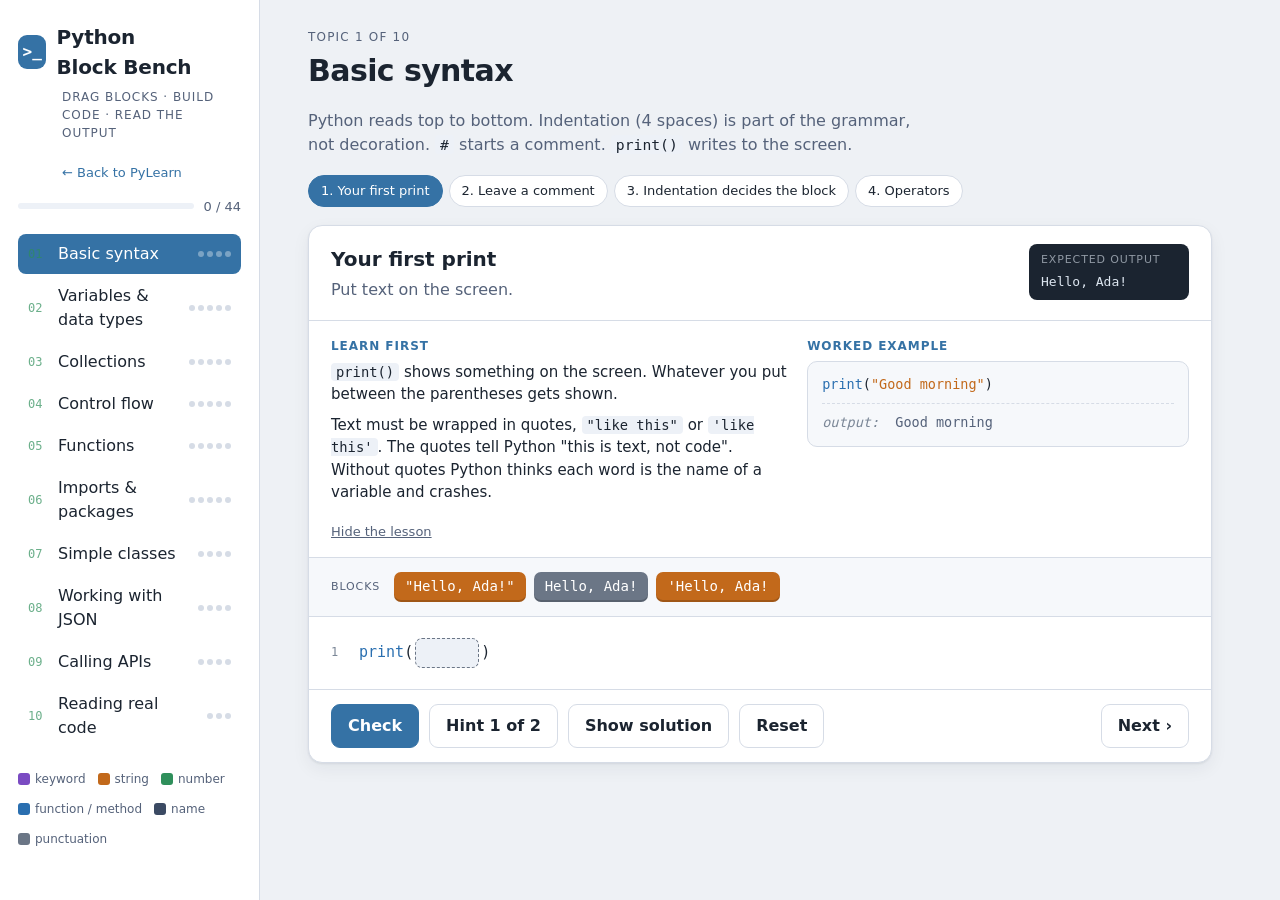
==== docs/blocks/index.html @ 04ed9cfb "Add Python Block Bench: 44 drag-and-drop syntax puzzles at /blocks/ Standalone page linked from the " ====
<!doctype html>
<html lang="en">
<head>
<meta charset="utf-8">
<meta name="viewport" content="width=device-width, initial-scale=1">
<meta name="color-scheme" content="light dark">
<meta name="description" content="Python Block Bench: 44 drag-and-drop puzzles covering syntax, types, f-strings, collections, control flow, functions, imports, classes, JSON and API calls.">
<title>Python Block Bench · PyLearn</title>
<link rel="icon" href="/pytor.webp">
</head>
<body>

<style>
:root{
  --bg:#EEF1F5; --panel:#FFFFFF; --panel2:#F6F8FB; --ink:#1B2430; --ink2:#55627A; --line:#D6DCE6;
  --accent:#3572A5; --accent-ink:#FFFFFF; --ok:#2E8B57; --ok-bg:#E4F4EA; --bad:#B4432F; --bad-bg:#FBE9E5;
  --kw:#7A4BC2; --str:#C2691B; --num:#2F8F5B; --fn:#2A6FB0; --punc:#6B7686; --name:#3B4A63; --cmt:#7B8797;
  --slot:#EDF1F7; --slot-hover:#DCE7F5; --term:#1B2430; --term-ink:#DDE6F0;
  --shadow:0 1px 2px rgba(20,30,50,.08),0 6px 18px rgba(20,30,50,.06);
}
@media (prefers-color-scheme: dark){
  :root:not([data-theme="light"]){
    --bg:#12161C; --panel:#1B2129; --panel2:#222A34; --ink:#E6EBF2; --ink2:#9AA7B8; --line:#2E3946;
    --accent:#6FA8DC; --accent-ink:#0F1620; --ok:#5CC48A; --ok-bg:#1B3327; --bad:#E58A78; --bad-bg:#3A231E;
    --kw:#B892F0; --str:#F0A86A; --num:#7DD3A0; --fn:#7FB6EC; --punc:#94A0B2; --name:#C9D3E0; --cmt:#7B8797;
    --slot:#28313D; --slot-hover:#34445A; --term:#0C1016; --term-ink:#DDE6F0;
    --shadow:0 1px 2px rgba(0,0,0,.4),0 6px 18px rgba(0,0,0,.35);
  }
}
:root[data-theme="dark"]{
  --bg:#12161C; --panel:#1B2129; --panel2:#222A34; --ink:#E6EBF2; --ink2:#9AA7B8; --line:#2E3946;
  --accent:#6FA8DC; --accent-ink:#0F1620; --ok:#5CC48A; --ok-bg:#1B3327; --bad:#E58A78; --bad-bg:#3A231E;
  --kw:#B892F0; --str:#F0A86A; --num:#7DD3A0; --fn:#7FB6EC; --punc:#94A0B2; --name:#C9D3E0; --cmt:#7B8797;
  --slot:#28313D; --slot-hover:#34445A; --term:#0C1016; --term-ink:#DDE6F0;
  --shadow:0 1px 2px rgba(0,0,0,.4),0 6px 18px rgba(0,0,0,.35);
}
*{box-sizing:border-box}
.back{display:inline-block;font-size:13px;color:var(--accent);text-decoration:none;margin:0 0 14px 44px}
.back:hover{text-decoration:underline}
@media (max-width:860px){.back{margin:0 0 8px}}
body{background:var(--bg);color:var(--ink);font-family:system-ui,-apple-system,"Segoe UI",Roboto,sans-serif;font-size:16px;line-height:1.5;margin:0}
h1,h2,h3{font-family:system-ui,-apple-system,"Segoe UI",Roboto,sans-serif;text-wrap:balance;margin:0}
code,.mono{font-family:ui-monospace,"Cascadia Code",Menlo,Consolas,monospace}
button{font:inherit;cursor:pointer}
:focus-visible{outline:2px solid var(--accent);outline-offset:2px}

.app{display:grid;grid-template-columns:260px 1fr;min-height:100vh}

.side{background:var(--panel);border-right:1px solid var(--line);padding:22px 18px;position:sticky;top:0;height:100vh;overflow:auto}
.brand{display:flex;align-items:center;gap:10px;margin-bottom:6px}
.logo{width:34px;height:34px;border-radius:9px;background:var(--accent);color:var(--accent-ink);display:grid;place-items:center;font-family:ui-monospace,"Cascadia Code",Menlo,Consolas,monospace;font-weight:600}
.brand h1{font-size:20px;font-weight:700;letter-spacing:-.01em}
.tag{font-size:12px;color:var(--ink2);text-transform:uppercase;letter-spacing:.08em;margin:0 0 18px 44px}
.total{display:flex;align-items:center;gap:10px;font-size:13px;color:var(--ink2);margin-bottom:18px}
.bar{flex:1;height:6px;background:var(--slot);border-radius:3px;overflow:hidden}
.bar i{display:block;height:100%;background:var(--ok);width:0;transition:width .3s}
.nav{display:flex;flex-direction:column;gap:2px}
.nav button{display:grid;grid-template-columns:22px 1fr auto;gap:8px;align-items:center;text-align:left;border:0;background:transparent;color:var(--ink);padding:8px 10px;border-radius:8px}
.nav button:hover{background:var(--panel2)}
.nav button.active{background:var(--accent);color:var(--accent-ink)}
.nav .n{font-family:ui-monospace,"Cascadia Code",Menlo,Consolas,monospace;font-size:12px;opacity:.7}
.nav .dots{display:flex;gap:3px}
.nav .dots i{width:6px;height:6px;border-radius:50%;background:var(--line);display:block}
.nav .dots i.done{background:var(--ok)}
.nav button.active .dots i{background:rgba(255,255,255,.35)}
.nav button.active .dots i.done{background:#fff}

.main{padding:28px clamp(16px,4vw,48px) 60px;max-width:1000px}
.sec-head{margin-bottom:18px}
.eyebrow{font-size:12px;text-transform:uppercase;letter-spacing:.1em;color:var(--ink2)}
.sec-head h2{font-size:30px;font-weight:700;letter-spacing:-.02em;margin:2px 0 8px}
.intro{color:var(--ink2);max-width:62ch}
.intro code{background:var(--slot);padding:1px 5px;border-radius:4px;font-size:.92em;color:var(--ink)}

.exlist{display:flex;gap:6px;flex-wrap:wrap;margin:16px 0 18px}
.exlist button{border:1px solid var(--line);background:var(--panel);color:var(--ink);border-radius:999px;padding:5px 12px;font-size:13px}
.exlist button.active{border-color:var(--accent);background:var(--accent);color:var(--accent-ink)}
.exlist button.done::before{content:"✓ ";color:var(--ok)}
.exlist button.active.done::before{color:var(--accent-ink)}

.card{background:var(--panel);border:1px solid var(--line);border-radius:14px;box-shadow:var(--shadow);overflow:hidden}
.goal{padding:18px 22px;border-bottom:1px solid var(--line);display:grid;grid-template-columns:1fr auto;gap:16px;align-items:start}
.goal h3{font-size:20px;font-weight:700}
.goal p{margin:4px 0 0;color:var(--ink2);max-width:62ch}
.want{background:var(--term);color:var(--term-ink);border-radius:8px;padding:8px 12px;font-size:13px;white-space:pre;min-width:160px}
.want b{display:block;font-family:system-ui,-apple-system,"Segoe UI",Roboto,sans-serif;font-weight:400;font-size:11px;text-transform:uppercase;letter-spacing:.08em;opacity:.6;margin-bottom:4px}
@media (max-width:640px){.goal{grid-template-columns:1fr}}

.teach{padding:16px 22px;border-bottom:1px solid var(--line);display:grid;grid-template-columns:1.2fr 1fr;gap:18px;background:var(--panel)}
@media (max-width:760px){.teach{grid-template-columns:1fr}}
.teach h4{margin:0 0 6px;font-size:12px;text-transform:uppercase;letter-spacing:.08em;color:var(--accent)}
.teach p{margin:0 0 8px;font-size:15px;max-width:60ch}
.teach p:last-child{margin-bottom:0}
.teach code{background:var(--slot);padding:1px 5px;border-radius:4px;font-size:.92em}
.teach .example{background:var(--panel2);border:1px solid var(--line);border-radius:10px;padding:12px 14px;font-family:ui-monospace,"Cascadia Code",Menlo,Consolas,monospace;font-size:13.5px;white-space:pre;overflow-x:auto;line-height:1.6}
.teach .example .outl{border-top:1px dashed var(--line);margin-top:8px;padding-top:8px;color:var(--ink2)}
.teach .example .outl::before{content:"output:  ";color:var(--cmt);font-style:italic}
.teach.collapsed .body{display:none}
.teach .toggle{border:0;background:transparent;color:var(--ink2);font-size:13px;padding:0;text-decoration:underline;justify-self:start}
.palette{padding:14px 22px;background:var(--panel2);border-bottom:1px solid var(--line);display:flex;flex-wrap:wrap;gap:8px;min-height:58px;align-items:center}
.palette .lbl{font-size:11px;text-transform:uppercase;letter-spacing:.08em;color:var(--ink2);margin-right:6px}
.chip{font-family:ui-monospace,"Cascadia Code",Menlo,Consolas,monospace;font-size:14px;padding:5px 11px;border-radius:7px;color:#fff;border:0;cursor:grab;user-select:none;box-shadow:inset 0 -2px 0 rgba(0,0,0,.18);white-space:pre;line-height:1.4}
.chip:active{cursor:grabbing}
.chip.sel{outline:3px solid var(--ink);outline-offset:1px}
.chip.kw{background:var(--kw)} .chip.str{background:var(--str)} .chip.num{background:var(--num)}
.chip.fn{background:var(--fn)} .chip.punc{background:var(--punc)} .chip.name{background:var(--name)}
.chip.lab{background:var(--panel);color:var(--ink);border:1.5px solid var(--accent);font-family:system-ui,-apple-system,"Segoe UI",Roboto,sans-serif;font-size:13px;box-shadow:none}
.palette.empty::after{content:"All blocks placed. Press Check.";font-size:13px;color:var(--ink2)}

.canvas{padding:18px 22px;overflow-x:auto}
.codeline{font-family:ui-monospace,"Cascadia Code",Menlo,Consolas,monospace;font-size:15px;line-height:2.1;white-space:pre;display:flex;align-items:center;min-height:36px}
.codeline .ln{width:28px;color:var(--cmt);font-size:12px;user-select:none;flex:none}
.k{color:var(--kw);font-weight:600}.s{color:var(--str)}.n{color:var(--num)}.f{color:var(--fn)}.c{color:var(--cmt);font-style:italic}
.slot{display:inline-flex;align-items:center;min-width:64px;height:30px;padding:0 6px;border-radius:7px;background:var(--slot);border:1.5px dashed var(--punc);vertical-align:middle;margin:0 2px}
.slot.over{background:var(--slot-hover);border-style:solid;border-color:var(--accent)}
.slot.filled{border:0;padding:0;background:transparent}
.slot.filled .chip{cursor:pointer}
.slot.right .chip{outline:2px solid var(--ok)}
.slot.wrong .chip{outline:2px solid var(--bad)}
.lspan{display:inline-flex;flex-direction:column;align-items:center;vertical-align:bottom;margin:0 2px}
.lspan .code{padding:0 3px;border-bottom:2px dashed var(--punc);border-radius:2px}
.lspan .slot{min-width:110px;height:26px;font-size:12px;margin-top:2px}
.lspan .chip.lab{padding:2px 8px;font-size:12px}
.lspan.right .code{border-bottom-color:var(--ok);background:var(--ok-bg)}
.lspan.wrong .code{border-bottom-color:var(--bad);background:var(--bad-bg)}
.lcode .codeline{line-height:1.6;align-items:flex-end;min-height:60px}

.plines{display:flex;flex-direction:column;gap:6px}
.pline{display:grid;grid-template-columns:auto 1fr auto;gap:10px;align-items:center;background:var(--panel2);border:1px solid var(--line);border-radius:9px;padding:4px 8px 4px 4px;cursor:grab}
.pline.over{border-color:var(--accent);border-style:dashed}
.pline .grip{color:var(--punc);padding:0 6px;user-select:none}
.pline .code{font-family:ui-monospace,"Cascadia Code",Menlo,Consolas,monospace;font-size:15px;white-space:pre}
.pline .code .ind{display:inline-block;background:repeating-linear-gradient(90deg,transparent 0 30px,var(--line) 30px 31px);border-radius:3px;height:1.4em;vertical-align:middle}
.pline .ctl{display:flex;gap:2px}
.pline .ctl button{border:1px solid var(--line);background:var(--panel);color:var(--ink);width:30px;height:28px;border-radius:6px;font-size:13px}
.pline.right{border-color:var(--ok);background:var(--ok-bg)}
.pline.wrong{border-color:var(--bad);background:var(--bad-bg)}

.actions{display:flex;gap:10px;align-items:center;padding:14px 22px;border-top:1px solid var(--line);flex-wrap:wrap}
.btn{border:1px solid var(--line);background:var(--panel);color:var(--ink);padding:9px 16px;border-radius:9px;font-weight:700}
.btn.primary{background:var(--accent);color:var(--accent-ink);border-color:var(--accent)}
.btn.next{margin-left:auto}
.fb{padding:0 22px 18px;display:none}
.fb.show{display:block}
.msg{border-radius:10px;padding:12px 14px;font-weight:700}
.msg.ok{background:var(--ok-bg);color:var(--ok)}
.msg.bad{background:var(--bad-bg);color:var(--bad)}
.why{margin-top:12px;display:grid;grid-template-columns:1fr 1fr;gap:12px}
@media (max-width:700px){.why{grid-template-columns:1fr}}
.why .box{background:var(--panel2);border:1px solid var(--line);border-radius:10px;padding:12px 14px}
.why .box h4{margin:0 0 6px;font-size:12px;text-transform:uppercase;letter-spacing:.08em;color:var(--ink2)}
.why .box p{margin:0;font-size:15px}
.why .box code{background:var(--slot);padding:1px 5px;border-radius:4px;font-size:.92em}
.term{background:var(--term);color:var(--term-ink);border-radius:10px;padding:12px 14px;font-family:ui-monospace,"Cascadia Code",Menlo,Consolas,monospace;font-size:14px;white-space:pre-wrap}
.term::before{content:"$ python main.py\A";color:#7B8797}
.hint{color:var(--ink2);font-size:14px;padding:0 22px 16px;display:none}
.hint.show{display:block}
.hint p{margin:4px 0;padding:8px 12px;background:var(--panel2);border-left:3px solid var(--accent);border-radius:0 8px 8px 0;color:var(--ink)}
.legend{display:flex;gap:12px;flex-wrap:wrap;margin-top:22px;font-size:12px;color:var(--ink2)}
.legend span{display:inline-flex;align-items:center;gap:5px}
.legend i{width:12px;height:12px;border-radius:3px;display:inline-block}
@media (prefers-reduced-motion: reduce){*{transition:none !important}}
@media (max-width:860px){
  .app{grid-template-columns:1fr}
  .side{position:static !important;height:auto !important;border-right:0;border-bottom:1px solid var(--line);padding:14px 16px 10px}
  .tag,.legend{display:none}
  .brand{margin-bottom:8px}
  .total{margin-bottom:10px}
  .nav{flex-direction:row;overflow-x:auto;gap:6px;padding-bottom:6px;scrollbar-width:thin}
  .nav button{grid-template-columns:auto auto;flex:none;padding:6px 10px;border:1px solid var(--line);white-space:nowrap;font-size:13px}
  .nav button .n{display:none}
  .main{padding:16px 12px 48px}
  .sec-head h2{font-size:24px}
  .goal,.palette,.canvas,.actions,.teach{padding-left:14px;padding-right:14px}
  .codeline{font-size:14px}
  .btn{padding:9px 12px}
  .btn.next{margin-left:0}
}
@media (pointer:coarse){ .chip{padding:8px 13px;font-size:15px} .slot{min-height:36px;min-width:72px} .pline .ctl button{width:36px;height:34px} .lspan .slot{min-height:30px} }
.touchnote{display:none;font-size:12px;color:var(--ink2);width:100%}
@media (pointer:coarse){ .touchnote{display:block} }
.pline .code{overflow-x:auto;max-width:100%}
</style>

<div class="app">
  <aside class="side">
    <div class="brand"><div class="logo">&gt;_</div><h1>Python Block Bench</h1></div>
    <p class="tag">drag blocks · build code · read the output</p>
    <a class="back" href="/">← Back to PyLearn</a>
    <div class="total"><div class="bar"><i id="totalbar"></i></div><span id="totaltxt">0 / 0</span></div>
    <nav class="nav" id="nav"></nav>
    <div class="legend">
      <span><i style="background:var(--kw)"></i>keyword</span><span><i style="background:var(--str)"></i>string</span>
      <span><i style="background:var(--num)"></i>number</span><span><i style="background:var(--fn)"></i>function / method</span>
      <span><i style="background:var(--name)"></i>name</span><span><i style="background:var(--punc)"></i>punctuation</span>
    </div>
  </aside>
  <main class="main">
    <div class="sec-head" id="sechead"></div>
    <div class="exlist" id="exlist"></div>
    <div class="card" id="card"></div>
  </main>
</div>

<script>
// ---------- Exercise data ----------
// Types: fill (drag blocks into ___ gaps), order (drag lines into order, set indent), label (drag labels onto code parts)
const SECTIONS = [
{ id:'syntax', title:'Basic syntax', intro:'Python reads top to bottom. Indentation (4 spaces) is part of the grammar, not decoration. <code>#</code> starts a comment. <code>print()</code> writes to the screen.', ex:[
 { t:'fill', title:'Your first print', goal:'Put text on the screen.', out:'Hello, Ada!',
   teach:'<p><code>print()</code> shows something on the screen. Whatever you put between the parentheses gets shown.</p><p>Text must be wrapped in quotes, <code>"like this"</code> or <code>\'like this\'</code>. The quotes tell Python "this is text, not code". Without quotes Python thinks each word is the name of a variable and crashes.</p>',
   ex:['print("Good morning")', 'Good morning'],
   code:['print(___)'], ans:[['"Hello, Ada!"',"'Hello, Ada!'"]], extra:['Hello, Ada!',"'Hello, Ada!"],
   hints:['Look at the example: the text sits inside quotes. Which block has a quote at the start AND the end?','The block that starts with " and ends with " is the only one Python accepts as text.'],
   why:'<code>print</code> is a function. The thing inside the parentheses is its argument. Quotes make it a string; without quotes Python looks for a variable named Hello and fails.' },
 { t:'fill', title:'Leave a comment', goal:'Make line 1 a note for humans so Python skips it.', out:'Runs',
   teach:'<p>A comment is a note in the code that Python ignores. It starts with the hash sign <code>#</code> and runs to the end of the line. You use comments to explain what code does.</p><p>Other languages use <code>//</code> or <code>/* */</code>. Python uses only <code>#</code>.</p>',
   ex:['# this is ignored\nprint("only this runs")', 'only this runs'],
   code:['___ This line is for humans only','print("Runs")'], ans:[['#']], extra:['//','--','/*'],
   hints:['In the example, which symbol starts the ignored line?','The hash sign, #. The others belong to other languages.'],
   why:'Everything after <code>#</code> on a line is ignored. Other languages use <code>//</code>; Python does not.' },
 { t:'order', title:'Indentation decides the block', goal:'Order the lines so "Expensive" prints only when the condition is true, and "Done" always prints.', out:'Expensive\nDone',
   teach:'<p>A line ending in a colon <code>:</code> opens a block. The lines that belong to it are pushed in by 4 spaces. That push is called indentation, and in Python it is not optional: it is how Python knows which lines are inside.</p><p>When the indentation goes back to the left edge, the block is over.</p><p>In this puzzle, use the ▸ button to push a line in, ◂ to pull it back.</p>',
   ex:['age = 20\nif age >= 18:\n    print("adult")\nprint("checked")', 'adult\nchecked'],
   lines:[['price = 120',0],['if price > 100:',0],['print("Expensive")',1],['print("Done")',0]],
   hints:['The variable must be created first. Then the if line with the colon. Which one line belongs inside the if?','Order: price, if, print("Expensive") pushed in once, print("Done") at the left edge.'],
   why:'The line indented under <code>if</code> belongs to it. The un-indented <code>print("Done")</code> is outside the if, so it always runs.' },
 { t:'fill', title:'Operators', goal:'Pick the operator that gives each result.', out:'3\n1\n8',
   teach:'<p>Python does maths with operators. The usual four: <code>+ - * /</code>. Three less familiar ones matter too:</p><p><code>//</code> divides and throws away the decimal part (7 // 2 is 3).<br><code>%</code> gives the remainder after division (7 % 2 is 1, because 2 fits three times with 1 left).<br><code>**</code> is "to the power of" (2 ** 3 is 2×2×2 = 8).</p>',
   ex:['print(9 / 2)\nprint(9 // 2)\nprint(9 % 2)\nprint(3 ** 2)', '4.5\n4\n1\n9'],
   code:['print(7 ___ 2)   # 3','print(7 ___ 2)   # 1','print(2 ___ 3)   # 8'], ans:[['//'],['%'],['**']], extra:['/','*','+'],
   hints:['Line 1 wants 3 from 7 and 2: that is division without the decimal. Line 2 wants the leftover. Line 3 wants a power.','Line 1: //. Line 2: %. Line 3: **.'],
   why:'<code>7 // 2</code> drops the decimal (3). <code>7 % 2</code> gives what is left over (1). <code>2 ** 3</code> is 2 to the power 3 (8). Plain <code>/</code> would give 3.5.' },
]},
{ id:'vars', title:'Variables & data types', intro:'A variable is a name pointing at a value. <code>=</code> assigns. Every value has a type: <code>str</code> text, <code>int</code> whole number, <code>float</code> decimal, <code>bool</code> True/False, <code>None</code> nothing. f-strings put values inside text.', ex:[
 { t:'fill', title:'Assign and inspect', goal:'Store a value under a name, then ask Python what type it is.', out:"<class 'int'>",
   teach:'<p>A variable is a name that holds a value. You create one with a single equals sign: <code>name = value</code>. Read it as "name becomes value".</p><p>Every value has a type. <code>type(x)</code> is a function that tells you the type of x. A whole number is an <code>int</code>.</p><p>Careful: <code>==</code> (two signs) means "is equal to?", a question. <code>=</code> (one sign) stores.</p>',
   ex:['city = "Bergen"\nprint(type(city))', "<class 'str'>"],
   code:['points ___ 42','print(___(points))'], ans:[['='],['type']], extra:['==','str','print'],
   hints:['Storing a value uses one equals sign. The function that reports a type is named in the example.','Line 1: =. Line 2: type.'],
   why:'One <code>=</code> assigns. Two <code>==</code> compares. <code>type()</code> returns the class of a value.' },
 { t:'fill', title:'Five types', goal:'Give each variable a value of the type written in the comment after it.', out:"MNQ 20 20.25 True None",
   teach:'<p>The five basic types:</p><p><code>str</code> text, always in quotes: <code>"MNQ"</code>. Note <code>"20"</code> in quotes is text, not a number.<br><code>int</code> whole number, no quotes: <code>20</code>.<br><code>float</code> number with a decimal point: <code>20.25</code>.<br><code>bool</code> only two values, <code>True</code> or <code>False</code>, capital first letter.<br><code>None</code> means "no value here", capital N.</p>',
   ex:['a = "hi"     # str\nb = 3        # int\nc = 3.5      # float\nd = False    # bool\ne = None     # None\nprint(a, b, c, d, e)', 'hi 3 3.5 False None'],
   code:['symbol = ___     # str','qty = ___        # int','price = ___      # float','live = ___       # bool','fill = ___       # None','print(symbol, qty, price, live, fill)'],
   ans:[['"MNQ"'],['20'],['20.25'],['True'],['None']], extra:['"20"','true','null'],
   hints:['Quotes = str. No decimal point = int. Decimal point = float. Capital True = bool. None is spelled with capital N. The lowercase true and null are not Python.','"MNQ", 20, 20.25, True, None.'],
   why:'<code>"20"</code> in quotes is a string, not a number. Python spells booleans <code>True</code>/<code>False</code> with a capital, and nothing is <code>None</code>. JSON uses <code>true</code>/<code>null</code>; Python does not.' },
 { t:'fill', title:'Your first f-string', goal:'Build one sentence from two variables.', out:'MNQ trades at 20125.5',
   teach:'<p>An f-string is text with variables pasted into it. Put the letter <code>f</code> right before the opening quote, then write the variable name inside curly braces <code>{ }</code>.</p><p><code>f"Hello {name}"</code> becomes <code>Hello Ada</code> if name holds "Ada". Without the <code>f</code>, Python prints the braces literally: <code>Hello {name}</code>.</p>',
   ex:['city = "Oslo"\ntemp = 14\nprint(f"{city} is {temp} degrees")', 'Oslo is 14 degrees'],
   code:['symbol = "MNQ"','price = 20125.5','print(___"___ trades at ___")'], ans:[['f'],['{symbol}'],['{price}']], extra:['symbol','"price"','$'],
   hints:['The first gap is the single letter that goes before the quote. The other two gaps are variable names inside curly braces.','f, then {symbol}, then {price}.'],
   why:'<code>f"..."</code> is a formatted string. Anything inside <code>{ }</code> is Python code evaluated and pasted in as text. Without the <code>f</code>, the braces print literally.' },
 { t:'fill', title:'Format numbers inside f-strings', goal:'Show pnl with 2 decimals and wr as a percentage with 1 decimal.', out:'PnL: 1234.50 | Win rate: 62.3%',
   teach:'<p>Inside the braces you can add a colon and a format code to control how a number looks.</p><p><code>{x:.2f}</code> shows x with exactly 2 decimals (the f means fixed decimal).<br><code>{x:.1%}</code> multiplies by 100, adds a % sign, keeps 1 decimal.<br>The number after the dot is how many decimals you want.</p>',
   ex:['price = 3.14159\nshare = 0.5\nprint(f"{price:.1f} and {share:.0%}")', '3.1 and 50%'],
   code:['pnl = 1234.5','wr = 0.6234','print(f"PnL: {pnl___} | Win rate: {wr___}")'], ans:[[':.2f'],[':.1%']], extra:[':.2%',':d',':.1f'],
   hints:['1234.50 has 2 decimals and no % sign. 62.3% has 1 decimal and a % sign.','pnl gets :.2f. wr gets :.1%.'],
   why:'<code>{pnl:.2f}</code> means fixed-point with 2 decimals. <code>{wr:.1%}</code> multiplies by 100, adds %, keeps 1 decimal. This is how you make reports readable.' },
 { t:'order', title:'Values flow downward', goal:'Each line uses the one above it. Put them in an order that runs.', out:'HI MATS',
   teach:'<p>Python runs lines top to bottom. A variable only exists after the line that creates it has run. So if line 3 uses <code>greeting</code>, the line that creates <code>greeting</code> must come earlier.</p><p><code>.upper()</code> is a method on text: <code>"abc".upper()</code> gives <code>"ABC"</code>.</p>',
   ex:['word = "go"\nloud = word.upper()\nprint(loud)', 'GO'],
   lines:[['name = "Ada"',0],['greeting = f"Hi {name}"',0],['shout = greeting.upper()',0],['print(shout)',0]],
   hints:['Which line needs nothing? That goes first. Then find the line that uses only what already exists.','name, greeting, shout, print. Nothing is indented.'],
   why:'A variable must exist before you use it. <code>greeting</code> needs <code>name</code>; <code>shout</code> needs <code>greeting</code>.' },
]},
{ id:'collections', title:'Collections', intro:'Lists <code>[]</code> are ordered and changeable. Dicts <code>{}</code> map keys to values. Tuples <code>()</code> are ordered but frozen. Sets <code>{}</code> hold unique items only. API responses are almost always dicts and lists nested together.', ex:[
 { t:'fill', title:'A list, and picking from it', goal:'Wrap the items in list brackets, then fetch the first one.', out:'MNQ',
   teach:'<p>A list holds several values in order. You write it with square brackets and commas: <code>[10, 20, 30]</code>.</p><p>You pick one item with its position in square brackets. Positions start at 0, not 1: <code>nums[0]</code> is the first item, <code>nums[1]</code> the second.</p>',
   ex:['colors = ["red", "green", "blue"]\nprint(colors[1])', 'green'],
   code:['symbols = ___"MNQ", "MGC", "MES"___','print(symbols[___])'], ans:[['['],[']'],['0']], extra:['(',')','1'],
   hints:['Lists use square brackets. The first item is at position zero.','[ and ] around the items, then 0 for the first item.'],
   why:'Square brackets make a list. <code>symbols[0]</code> is the first item because Python indexes from zero. <code>symbols[1]</code> would be MGC.' },
 { t:'fill', title:'A dictionary lookup', goal:'Look up a value by its key.', out:'MNQ',
   teach:'<p>A dictionary stores pairs: a key and its value, like a real dictionary maps a word to a meaning. You write it with curly braces: <code>{"key": value}</code>.</p><p>To get a value, put the key in square brackets: <code>d["key"]</code>. Keys are usually text, so they keep their quotes. <code>d[key]</code> without quotes would look for a variable called key.</p>',
   ex:['person = {"name": "Ola", "age": 30}\nprint(person["age"])', '30'],
   code:['trade = {"symbol": "MNQ", "qty": 2}','print(trade[___])'], ans:[['"symbol"']], extra:['symbol','0','"MNQ"'],
   hints:['You want the value MNQ. Which key is it stored under? Write the key exactly as it appears in the dict, quotes included.','"symbol", with quotes.'],
   why:'A dict has no positions, only keys. <code>trade["symbol"]</code> asks for the value stored under the string key.' },
 { t:'fill', title:'Tuple and set', goal:'Make point a tuple and tags a set.', out:'2',
   teach:'<p>A tuple is like a list but frozen: once made it cannot change. Round brackets: <code>(1, 2)</code>. Use it for fixed pairs like coordinates.</p><p>A set is a bag of unique items: duplicates vanish. Curly braces with no colons: <code>{"a", "b"}</code>. <code>len()</code> counts items in any collection.</p>',
   ex:['pair = (3, 4)\nletters = {"x", "y", "x"}\nprint(len(letters))', '2'],
   code:['point = ___1, 2___','tags = ___"a", "b", "a"___','print(len(tags))'], ans:[['('],[')'],['{'],['}']], extra:['[',']'],
   hints:['Tuples use round brackets, sets use curly braces. The output 2 shows the duplicate "a" was dropped, which only a set does.','( ) around 1, 2 and { } around the strings.'],
   why:'<code>(1, 2)</code> cannot be changed after creation. <code>{"a","b","a"}</code> keeps one "a", so <code>len</code> is 2.' },
 { t:'order', title:'Build a list step by step', goal:'Start empty, add two prices in order, print.', out:'[100, 105]',
   teach:'<p><code>[]</code> is an empty list. <code>mylist.append(x)</code> adds x to the end. The list must exist before you can append to it, and the order you append is the order you get.</p>',
   ex:['names = []\nnames.append("a")\nnames.append("b")\nprint(names)', "['a', 'b']"],
   lines:[['prices = []',0],['prices.append(100)',0],['prices.append(105)',0],['print(prices)',0]],
   hints:['Create the empty list first. The output shows 100 before 105, so which append comes first?','prices = [], append(100), append(105), print.'],
   why:'<code>.append()</code> adds to the end. Appending 100 then 105 gives <code>[100, 105]</code>.' },
 { t:'fill', title:'Loop over a dict', goal:'Walk through every key/value pair.', out:'symbol -> MNQ\nqty -> 2',
   teach:'<p>A <code>for</code> loop repeats its indented body once per item. To loop over a dictionary\'s pairs, call <code>.items()</code> on it. Each round gives you two names: the key and the value.</p><p><code>.keys()</code> would give only keys, <code>.values()</code> only values.</p>',
   ex:['ages = {"Ola": 30, "Kari": 28}\nfor name, age in ages.items():\n    print(name, age)', 'Ola 30\nKari 28'],
   code:['trade = {"symbol": "MNQ", "qty": 2}','for key, value in trade___():','    print(f"{key} -> {value}")'], ans:[['.items']], extra:['.keys','.values','.pairs'],
   hints:['The loop names two things, key and value. Which method gives both at once?','.items'],
   why:'<code>.items()</code> yields (key, value) pairs. This loop is how you inspect any API response.' },
]},
{ id:'flow', title:'Control flow', intro:'<code>if / elif / else</code> pick a branch. <code>for</code> repeats over a collection. <code>while</code> repeats until a condition turns false. <code>break</code> leaves the loop, <code>continue</code> skips to the next round.', ex:[
 { t:'fill', title:'Three branches', goal:'Complete the chain: if, else-if, else.', out:'Flat',
   teach:'<p><code>if</code> checks a condition. <code>elif</code> ("else if") checks another one only if the first was false. <code>else</code> catches everything left over and has no condition. Only one branch runs.</p>',
   ex:['temp = 5\nif temp > 20:\n    print("warm")\nelif temp > 0:\n    print("cool")\nelse:\n    print("freezing")', 'cool'],
   code:['pnl = 0','if pnl > 0:','    print("Green")','___ pnl == 0:','    print("Flat")','___:','    print("Red")'], ans:[['elif'],['else']], extra:['else if','elseif','then'],
   hints:['Python writes "else if" as one short word. The final catch-all has no condition.','elif, then else.'],
   why:'<code>elif</code> is Python\'s "else if". <code>else</code> takes no condition. Only the first true branch runs.' },
 { t:'order', title:'A for loop with a body', goal:'Print each symbol, then print done once.', out:'MNQ\nMGC\ndone',
   teach:'<p><code>for s in symbols:</code> runs the indented lines once for each item, with <code>s</code> holding the current item. A line at the left edge after the loop runs once, after the loop is finished.</p>',
   ex:['for n in [1, 2]:\n    print(n)\nprint("end")', '1\n2\nend'],
   lines:[['symbols = ["MNQ", "MGC"]',0],['for s in symbols:',0],['print(s)',1],['print("done")',0]],
   hints:['The list must exist before the loop. Only the line that repeats goes inside (indented).','symbols, for, print(s) indented once, print("done") at the edge.'],
   why:'The indented line runs once per item. The un-indented <code>print("done")</code> runs after the loop finishes.' },
 { t:'fill', title:'Count down with while', goal:'Loop while n is above zero, printing and shrinking n each round.', out:'3\n2\n1',
   teach:'<p><code>while condition:</code> repeats its body as long as the condition is true. Something inside must change the condition or the loop never ends.</p><p><code>n -= 1</code> is shorthand for <code>n = n - 1</code>. <code>n += 1</code> adds one.</p>',
   ex:['n = 0\nwhile n < 2:\n    print(n)\n    n += 1', '0\n1'],
   code:['n = 3','while n ___ 0:','    print(n)','    n ___ 1'], ans:[['>'],['-=']], extra:['<','=-','+='],
   hints:['n starts at 3 and must keep going while it is bigger than 0. Each round n must get smaller.','> and -=.'],
   why:'<code>while</code> re-checks the condition every round. <code>n -= 1</code> shrinks n. Forget it and the loop never ends.' },
 { t:'fill', title:'break and continue', goal:'Skip even numbers, stop once n passes 7.', out:'1\n3\n5\n7',
   teach:'<p>Two words control a loop from inside.</p><p><code>continue</code> skips the rest of this round and jumps to the next item.<br><code>break</code> stops the whole loop immediately.</p><p><code>range(10)</code> gives 0,1,2,...,9. <code>n % 2 == 0</code> is true for even numbers.</p>',
   ex:['for n in range(5):\n    if n == 1:\n        continue\n    if n == 3:\n        break\n    print(n)', '0\n2'],
   code:['for n in range(10):','    if n % 2 == 0:','        ___','    if n > 7:','        ___','    print(n)'], ans:[['continue'],['break']], extra:['pass','stop','skip'],
   hints:['Even numbers should be skipped, not stop the loop. Passing 7 should end everything.','continue for the even check, break for n > 7.'],
   why:'<code>continue</code> jumps to the next n without printing. <code>break</code> exits the whole loop at n = 9.' },
 { t:'order', title:'Nested indentation', goal:'An if inside a for. Two levels of indent.', out:'big: 150\nend',
   teach:'<p>Blocks can sit inside blocks. Each colon opens a new level, and each level is pushed in by 4 more spaces. An <code>if</code> inside a <code>for</code> is indented once; the line inside that <code>if</code> is indented twice.</p>',
   ex:['for x in [1, 5]:\n    if x > 3:\n        print("large")\nprint("done")', 'large\ndone'],
   lines:[['for p in [50, 150]:',0],['if p > 100:',1],['print(f"big: {p}")',2],['print("end")',0]],
   hints:['for at the edge. The if is inside the for (one push). The print is inside the if (two pushes). "end" is outside everything.','Indents: 0, 1, 2, 0 in that order.'],
   why:'Each colon opens a block, and each block indents one more level. <code>print("end")</code> at level 0 is outside both.' },
]},
{ id:'functions', title:'Functions', intro:'<code>def</code> defines a function. The names in the parentheses are <b>parameters</b> (placeholders). The values you pass when calling are <b>arguments</b>. <code>return</code> sends a value back to the caller.', ex:[
 { t:'fill', title:'Define, return, call', goal:'Write a function that takes a name and returns a greeting, then call it.', out:'Hi Ada',
   teach:'<p>A function is a named, reusable block of code. <code>def greet(name):</code> defines one called greet. The <code>name</code> in the parentheses is a <b>parameter</b>: a placeholder for whatever value comes in.</p><p><code>return</code> sends a result back out. Calling <code>greet("Ada")</code> runs the function with name = "Ada". That "Ada" is the <b>argument</b>: the real value you pass.</p><p>Parameter = the slot. Argument = what you put in the slot.</p>',
   ex:['def double(x):\n    return x * 2\n\nprint(double(21))', '42'],
   code:['___ greet(name):','    ___ f"Hi {name}"','print(greet(___))'], ans:[['def'],['return'],['"Ada"']], extra:['function','print','name'],
   hints:['Line 1 starts a definition. Line 2 sends the result out. Line 3 passes a real value in, and it is text.','def, return, "Ada" with quotes.'],
   why:'<code>name</code> is the parameter. <code>"Ada"</code> is the argument. <code>return</code> hands the result to <code>print</code>.' },
 { t:'label', title:'Name the parts', goal:'Drag each label onto the matching part of the code.',
   teach:'<p>Read the code below in two halves. The <code>def</code> line is the <b>definition</b>: its name, its parameters, and any default values (<code>pct=0.01</code> means "if nobody gives pct, use 0.01").</p><p>The last line is the <b>call</b>: the function name followed by arguments. <code>50000</code> is a positional argument (matched by position to balance). <code>pct=0.02</code> is a keyword argument (matched by name).</p>',
   ex:['def area(w, h=1):\n    return w * h\n\nprint(area(4, h=3))', '12'],
   code:'def [[fname|risk]]([[param|balance]], [[default|pct=0.01]]):\n    [[ret|return balance * pct]]\n\nloss = [[call|risk]]([[arg|50000]], [[kwarg|pct=0.02]])',
   labels:[{k:'fname',t:'function name'},{k:'param',t:'parameter'},{k:'default',t:'default argument'},{k:'ret',t:'return statement'},{k:'call',t:'function call'},{k:'arg',t:'positional argument'},{k:'kwarg',t:'keyword argument'}], extra:['import','method'],
   hints:['Things on the def line are about defining. Things on the loss = line are about calling. name=value in a call is a keyword argument.','Line 1: function name, parameter, default argument. Line 2: return statement. Line 4: function call, positional argument, keyword argument.'],
   why:'<code>balance</code> and <code>pct</code> are parameters. <code>50000</code> is passed by position, <code>pct=0.02</code> by keyword. The default is used only when the caller leaves pct out.' },
 { t:'fill', title:'Default arguments', goal:'Give risk a default of 0.01, call once with the default and once overriding it.', out:'500.0\n1000.0',
   teach:'<p>A parameter can have a default: <code>def f(a, b=5):</code>. Now <code>f(1)</code> uses b = 5, and <code>f(1, 9)</code> uses b = 9. Defaults make the common case short.</p><p>Do the maths: 50000 × 0.01 = 500.0.</p>',
   ex:['def total(price, tax=0.25):\n    return price * (1 + tax)\n\nprint(total(100))\nprint(total(100, 0.0))', '125.0\n100.0'],
   code:['def size(balance, risk=___):','    return balance * risk','print(size(50000))','print(size(50000, ___))'], ans:[['0.01'],['0.02']], extra:['0.1','1','risk'],
   hints:['50000 times what gives 500.0? That is the default. 50000 times what gives 1000.0? That is the override.','0.01 then 0.02.'],
   why:'<code>size(50000)</code> uses the default, 50000 × 0.01 = 500.0. <code>size(50000, 0.02)</code> overrides it.' },
 { t:'fill', title:'return, not print', goal:'Make add give its result back so total can hold it.', out:'5',
   teach:'<p><code>print</code> shows a value on screen and then it is gone. <code>return</code> hands the value back to whoever called the function, so it can be stored in a variable or used further.</p><p>A function with no return gives back <code>None</code>. So <code>total = add(2, 3)</code> only works if add returns.</p>',
   ex:['def square(n):\n    return n * n\n\nresult = square(4)\nprint(result + 1)', '17'],
   code:['def add(a, b):','    ___ a + b','total = add(2, 3)','print(total)'], ans:[['return']], extra:['print','yield','give'],
   hints:['Line 3 stores the result in total. For that to work, the function must send the value back, not just show it.','return'],
   why:'If the function only printed, <code>total</code> would be <code>None</code>. <code>return</code> makes a function usable as a value.' },
 { t:'order', title:'Define before you call', goal:'Python must have seen the def before the call runs.', out:'MNQ: 2 contracts',
   teach:'<p>The def and its indented body come first. The call comes after, at the left edge. Arguments fill parameters left to right: in <code>show("MNQ", 2)</code>, symbol becomes "MNQ" and qty becomes 2.</p>',
   ex:['def hello(who):\n    print(f"hello {who}")\n\nhello("world")', 'hello world'],
   lines:[['def show(symbol, qty):',0],['print(f"{symbol}: {qty} contracts")',1],['show("MNQ", 2)',0]],
   hints:['def first, its body pushed in, then the call at the edge.','def (0), print (1), show (0).'],
   why:'The body is indented under def. The call at level 0 comes after.' },
]},
{ id:'imports', title:'Imports & packages', intro:'<code>import x</code> loads a module; you then write <code>x.thing</code>. <code>from x import thing</code> loads just that name. <code>pip install</code> runs in the terminal, not in Python, and fetches packages that are not built in.', ex:[
 { t:'fill', title:'import a module', goal:'Load the math module, then use a function from it.', out:'4.0',
   teach:'<p>A module is a file of ready-made code. <code>import math</code> loads the built-in math module. After that you reach its contents with a dot: <code>math.sqrt(16)</code> means "the sqrt function inside math".</p>',
   ex:['import random\nprint(random.choice(["a", "a", "a"]))', 'a'],
   code:['___ math','print(math.___(16))'], ans:[['import'],['sqrt']], extra:['include','require','root'],
   hints:['The keyword that loads a module is in the example. sqrt is short for square root.','import, then sqrt.'],
   why:'After <code>import math</code> everything inside lives under the <code>math.</code> prefix.' },
 { t:'fill', title:'from ... import ...', goal:'Pull sqrt directly into your file so you can call it without the prefix.', out:'4.0',
   teach:'<p><code>from math import sqrt</code> copies just one name out of the module. Now you write <code>sqrt(16)</code> with no <code>math.</code> in front. The trade-off: <code>math.pi</code> is not available, because you never imported math itself.</p>',
   ex:['from random import choice\nprint(choice(["b"]))', 'b'],
   code:['from math ___ sqrt','print(___(16))'], ans:[['import'],['sqrt']], extra:['math.sqrt','get','load'],
   hints:['The pattern is from X import Y. After that, Y is used bare, no prefix.','import, then sqrt (not math.sqrt).'],
   why:'<code>from math import sqrt</code> copies one name. Now <code>sqrt(16)</code> works and <code>math.sqrt</code> would fail.' },
 { t:'fill', title:'Aliases', goal:'Give a long module a short nickname.', out:'2.3.0',
   teach:'<p><code>import pandas as pd</code> loads pandas but lets you call it <code>pd</code>. It only changes the name you type. You will see <code>as pd</code> and <code>as np</code> (numpy) in almost every data script.</p>',
   ex:['import datetime as dt\nprint(dt.date(2026, 9, 7).year)', '2026'],
   code:['import pandas ___ pd','print(pd.__version__)'], ans:[['as']], extra:['alias','=','->'],
   hints:['A two-letter keyword between the module and its nickname.','as'],
   why:'<code>as pd</code> is convention for pandas. It only changes the name you type.' },
 { t:'fill', title:'Installing a package', goal:'This is a terminal command, not Python. Install the requests library.', out:'Successfully installed requests-2.32.3',
   teach:'<p>Modules like math come with Python. Others, like requests or openai, must be downloaded first. The tool for that is <code>pip</code>, and you run it in the terminal, not inside a .py file:</p><p><code>pip install openai</code></p><p>After that, <code>import openai</code> works in your Python code.</p>',
   ex:['pip install numpy', 'Successfully installed numpy-2.1.0'],
   code:['___ install requests'], ans:[['pip']], extra:['import','python','apt'],
   hints:['The Python package installer, three letters, shown in the example.','pip'],
   why:'<code>pip</code> downloads packages from PyPI. Install name and import name usually match but not always.' },
 { t:'order', title:'Import, then use', goal:'Imports go at the top. Nothing can use json before it is imported.', out:'{"qty": 2}',
   teach:'<p>Convention and necessity agree: all imports go at the top of the file. A line that uses <code>json.dumps</code> will crash if the import has not run yet. <code>json.dumps(d)</code> turns a dict into JSON text.</p>',
   ex:['import math\nprint(math.floor(2.7))', '2'],
   lines:[['import json',0],['trade = {"qty": 2}',0],['text = json.dumps(trade)',0],['print(text)',0]],
   hints:['Import first. Then create the dict. Then convert it. Then print the converted text.','import, trade, text, print.'],
   why:'<code>json.dumps</code> turns a dict into a JSON string. The import must run first.' },
]},
{ id:'classes', title:'Simple classes', intro:'A class is a blueprint. An object is one thing built from it. <code>__init__</code> runs when you build one. <code>self</code> is the object itself. Methods are functions that live on the class.', ex:[
 { t:'fill', title:'Blueprint and constructor', goal:'Define a Bot class whose constructor stores the name on the object.', out:'Drift',
   teach:'<p>A class is a blueprint for objects. <code>class Bot:</code> starts one.</p><p>Inside, <code>def __init__(self, name):</code> is the constructor: the function that runs when you build an object with <code>Bot("Drift")</code>. Two underscores each side of init.</p><p><code>self</code> means "this particular object". <code>self.name = name</code> saves the incoming name onto the object, so later <code>bot.name</code> gives it back.</p>',
   ex:['class Dog:\n    def __init__(self, sound):\n        self.sound = sound\n\nrex = Dog("woof")\nprint(rex.sound)', 'woof'],
   code:['___ Bot:','    def ___(self, name):','        ___.name = name','','bot = Bot("Drift")','print(bot.name)'], ans:[['class'],['__init__'],['self']], extra:['def','init','this'],
   hints:['Line 1 opens a blueprint. Line 2 is the constructor with underscores. Line 3 stores onto "this object".','class, __init__, self.'],
   why:'<code>Bot("Drift")</code> calls <code>__init__</code> with self = the new object and name = "Drift".' },
 { t:'fill', title:'A method', goal:'Add a method that uses the stored name, then call it on the object.', out:'I am Drift',
   teach:'<p>A method is a function defined inside a class. Its first parameter is always <code>self</code>, so it can reach the object\'s data (<code>self.name</code>).</p><p>You call it with a dot on the object: <code>bot.hello()</code>. You do not pass self yourself; Python fills it in with bot.</p>',
   ex:['class Dog:\n    def __init__(self, sound):\n        self.sound = sound\n    def speak(self):\n        return self.sound * 2\n\nrex = Dog("woof")\nprint(rex.speak())', 'woofwoof'],
   code:['class Bot:','    def __init__(self, name):','        self.name = name','    def hello(___):','        return f"I am {self.name}"','','bot = Bot("Drift")','print(bot.___())'], ans:[['self'],['hello']], extra:['name','bot','this'],
   hints:['Every method starts with the same first parameter. The last line calls the method by its name after the dot.','self, then hello.'],
   why:'<code>bot.hello()</code> means "call hello with self = bot". That is why <code>self.name</code> knows which bot it is.' },
 { t:'label', title:'Name the parts', goal:'Drag each label onto the matching part.',
   teach:'<p>Vocabulary check. <b>class</b>: the blueprint keyword. <b>constructor</b>: <code>__init__</code>. <b>self</b>: the object being built. <b>attribute</b>: data stored on the object (<code>self.balance</code>). <b>object</b> (or instance): one thing built from the class, here <code>acct</code>. <b>attribute access</b>: reading data off an object with a dot.</p>',
   ex:['class Car:\n    def __init__(self, km):\n        self.km = km\n\nmine = Car(120000)\nprint(mine.km)', '120000'],
   code:'[[cls|class]] Account:\n    def [[init|__init__]]([[self|self]], balance):\n        [[attr|self.balance]] = balance\n\n[[obj|acct]] = Account(50000)\nprint([[mcall|acct.balance]])',
   labels:[{k:'cls',t:'class keyword'},{k:'init',t:'constructor'},{k:'self',t:'self'},{k:'attr',t:'attribute'},{k:'obj',t:'object (instance)'},{k:'mcall',t:'attribute access'}], extra:['parameter','import'],
   hints:['The name on the left of = after the class block is the object. Reading .balance off it is attribute access.','class keyword, constructor, self, attribute, object, attribute access, top to bottom.'],
   why:'<code>Account</code> is the class, <code>acct</code> is one object. In the OpenAI snippet, <code>client = OpenAI()</code> is exactly this.' },
 { t:'order', title:'Class, then object, then use', goal:'Order so the class exists before you build from it.', out:'MNQ',
   teach:'<p>Inside a class, the def is indented once and the def\'s body twice. After the class block ends (back at the left edge), you can build an object and read its attribute.</p>',
   ex:['class Cat:\n    def __init__(self, n):\n        self.n = n\n\nc = Cat(9)\nprint(c.n)', '9'],
   lines:[['class Trade:',0],['def __init__(self, symbol):',1],['self.symbol = symbol',2],['t = Trade("MNQ")',0],['print(t.symbol)',0]],
   hints:['class at the edge, def pushed in once, self.symbol pushed in twice, then the two using lines at the edge.','Indents 0, 1, 2, 0, 0.'],
   why:'The class body is indented once, the method body twice. Only after the class is complete can <code>Trade("MNQ")</code> build an object.' },
]},
{ id:'json', title:'Working with JSON', intro:'JSON is text that looks like Python dicts and lists. <code>json.loads</code> turns text into Python; <code>json.dumps</code> turns Python into text. The s means string. Spelling differs: JSON <code>true / false / null</code> is Python <code>True / False / None</code>.', ex:[
 { t:'fill', title:'Text to Python', goal:'Parse a JSON string into a dict, then read a field.', out:'2',
   teach:'<p>JSON is text. It looks like a Python dict but it is just characters in a string, so <code>raw["qty"]</code> would fail. <code>json.loads(raw)</code> (load string) reads the text and builds a real dict from it. After that, normal dict lookups work.</p>',
   ex:['import json\ntxt = \'{"a": 1}\'\nd = json.loads(txt)\nprint(d["a"])', '1'],
   code:['import json','raw = \'{"symbol": "MNQ", "qty": 2}\'','data = json.___(raw)','print(data[___])'], ans:[['loads'],['"qty"']], extra:['load','parse','qty'],
   hints:['load + s, because the input is a string. Then look up the key that holds 2, quotes included.','loads, then "qty".'],
   why:'<code>loads</code> = load string. <code>json.load</code> without the s reads from a file instead.' },
 { t:'fill', title:'Python to text', goal:'Turn a dict into a JSON string to send over the network.', out:'{"symbol": "MNQ", "qty": 2}',
   teach:'<p>The opposite direction: <code>json.dumps(d)</code> (dump to string) turns a dict into JSON text. You need this because networks carry text, not Python objects.</p>',
   ex:['import json\nd = {"b": True}\nprint(json.dumps(d))', '{"b": true}'],
   code:['import json','trade = {"symbol": "MNQ", "qty": 2}','text = json.___(trade)','print(text)'], ans:[['dumps']], extra:['dump','stringify','encode'],
   hints:['dump + s, the mirror of loads.','dumps'],
   why:'<code>dumps</code> = dump to string. The requests library can do this for you with <code>json=</code>.' },
 { t:'fill', title:'Spelling differences', goal:'Translate the JSON values into their Python equivalents.', out:"{'ok': True, 'error': None}",
   teach:'<p>JSON and Python spell three things differently:</p><p>JSON <code>true</code> is Python <code>True</code>.<br>JSON <code>false</code> is Python <code>False</code>.<br>JSON <code>null</code> is Python <code>None</code>.</p><p><code>json.loads</code> translates automatically. When API docs show <code>null</code>, expect <code>None</code> in your code.</p>',
   ex:['# JSON: {"done": false}\nd = {"done": False}\nprint(d)', "{'done': False}"],
   code:['# JSON:   {"ok": true, "error": null}','data = {"ok": ___, "error": ___}','print(data)'], ans:[['True'],['None']], extra:['true','null','Null','TRUE'],
   hints:['Python capitalises only the first letter, and it has no word null.','True, None.'],
   why:'<code>json.loads</code> does this translation for you.' },
 { t:'fill', title:'Dig into a nested response', goal:'Walk the path down to the text.', out:'Buy the dip.',
   teach:'<p>Real API responses nest: a dict holding a list holding dicts. You read them one step at a time, left to right.</p><p>Rule: after a dict, use a key in quotes <code>["choices"]</code>. After a list, use a position number <code>[0]</code>. Chain them: <code>d["a"][0]["b"]</code>.</p>',
   ex:['d = {"items": [{"id": 7}]}\nprint(d["items"][0]["id"])', '7'],
   code:['resp = {','  "choices": [','    {"message": {"role": "assistant", "content": "Buy the dip."}}','  ]','}','print(resp["choices"][___]["message"][___])'], ans:[['0'],['"content"']], extra:['1','"role"','content'],
   hints:['"choices" is a list, so the next step is a position. Then inside "message", which key holds the sentence?','0, then "content".'],
   why:'<code>resp["choices"]</code> is a list, so the next step is an index. Then key by key down to <code>"content"</code>.' },
]},
{ id:'apis', title:'Calling APIs', intro:'An API is a URL you send requests to. <code>requests.get</code> fetches, <code>requests.post</code> sends. Headers carry things like your API key. <code>r.json()</code> parses the response body into a dict. Status 200 means OK.', ex:[
 { t:'fill', title:'A GET request', goal:'Fetch a URL and check the status code.', out:'200',
   teach:'<p>An API is a web address that answers with data instead of a web page. The <code>requests</code> library talks to it. <code>requests.get(url)</code> fetches and returns a response object, usually named <code>r</code>.</p><p><code>r.status_code</code> is a number: 200 OK, 401 bad key, 404 wrong URL, 429 too many requests. It is an attribute, so no parentheses.</p>',
   ex:['import requests\nr = requests.get("https://example.com")\nprint(r.status_code)', '200'],
   code:['import requests','r = requests.___("https://api.example.com/price")','print(r.___)'], ans:[['get'],['status_code']], extra:['fetch','post','status'],
   hints:['Fetching is get. The number attribute has an underscore in its name and no parentheses.','get, then status_code.'],
   why:'<code>requests.get(url)</code> returns a Response object. <code>status_code</code> is an attribute.' },
 { t:'fill', title:'Headers and API keys', goal:'Put the key in an Authorization header and pass the dict to the request.', out:'200',
   teach:'<p>Most APIs need a key to prove who you are. It travels in the headers: a dict sent along with the request. The common form is <code>{"Authorization": "Bearer YOUR_KEY"}</code>, built with an f-string so the variable is pasted in.</p><p>You pass it as a keyword argument: <code>requests.get(url, headers=headers)</code>. Left of = is the parameter name, right of = is your variable. Same word twice is normal.</p>',
   ex:['token = "abc"\nh = {"Authorization": f"Bearer {token}"}\nr = requests.get(url, headers=h)', ''],
   code:['api_key = "sk-..."','headers = {"Authorization": f"Bearer {___}"}','r = requests.get(url, ___=headers)','print(r.status_code)'], ans:[['api_key'],['headers']], extra:['"api_key"','key','auth'],
   hints:['Inside the f-string braces goes the variable holding the key, no quotes. The keyword argument is named the same as the dict.','api_key, then headers.'],
   why:'<code>headers=headers</code> is a keyword argument: parameter name left, your variable right.' },
 { t:'fill', title:'POST JSON, read JSON', goal:'Send a payload as JSON and parse the JSON answer.', out:'Azure AI is a cloud platform for building AI apps.',
   teach:'<p>To send data, use <code>requests.post</code>. Pass your dict with <code>json=payload</code> and requests converts it to JSON text for you.</p><p>The answer body is JSON text. <code>r.json()</code> is a method (parentheses) that parses it into a dict, the same as json.loads.</p>',
   ex:['r = requests.post(url, json={"q": "hi"})\ndata = r.json()\nprint(data["answer"])', 'hello'],
   code:['payload = {"model": "some-model", "input": "Explain Azure AI in one sentence."}','r = requests.___(url, json=payload, headers=headers)','data = r.___()','print(data["output_text"])'], ans:[['post'],['json']], extra:['send','get','text','loads'],
   hints:['Sending data is post. The method that parses the body has the same name as the format.','post, then json.'],
   why:'<code>json=payload</code> makes requests serialise for you. <code>r.json()</code> parses the body.' },
 { t:'order', title:'The whole request flow', goal:'Import, build the URL and headers, send, parse, print.', out:'20125.5',
   teach:'<p>Every API script has the same skeleton: import, set up url and headers, send the request, parse the response, use the data. The order is forced: you cannot send before the url exists, or parse before sending.</p>',
   ex:['import requests\nu = "https://x.y/z"\nr = requests.get(u)\nd = r.json()\nprint(d["v"])', '1'],
   lines:[['import requests',0],['url = "https://api.example.com/quote/MNQ"',0],['headers = {"Authorization": "Bearer sk-..."}',0],['r = requests.get(url, headers=headers)',0],['data = r.json()',0],['print(data["last"])',0]],
   hints:['Import first. Then the two setup lines. Then the line that uses both. Then parse r. Then print from data.','import, url, headers, r =, data =, print.'],
   why:'This shape repeats in every API script. SDKs like openai wrap the same steps in a class.' },
]},
{ id:'reading', title:'Reading real code', intro:'The target snippet from your list. You do not need every detail, only what each piece is: an import, a variable holding an object, a method call with keyword arguments, and a return value you print.', ex:[
 { t:'label', title:'The OpenAI snippet', goal:'Label every part of the code you wanted to understand.',
   teach:'<p>Everything here you have now met.</p><p>Line 1: a <b>from-import</b> that loads the <b>class</b> OpenAI. Line 3: <code>OpenAI()</code> <b>builds an object</b> (like Bot("Drift")) and stores it in the <b>variable</b> client. Lines 5-8: <code>client.responses.create(...)</code> is a <b>method call</b> on that object with two <b>keyword arguments</b>; what it gives back is the <b>return value</b>, stored in response. Line 10: <code>print</code> is a <b>function call</b> showing the <b>attribute</b> output_text.</p>',
   ex:['from pathlib import Path\np = Path("notes.txt")\ntext = p.read_text(encoding="utf-8")\nprint(text)', '(file contents)'],
   code:'[[imp|from openai import]] [[cls|OpenAI]]\n\n[[var|client]] = [[ctor|OpenAI()]]\n\n[[ret|response]] = [[call|client.responses.create]](\n    [[kw1|model="some-model"]],\n    [[kw2|input="Explain Azure AI in one sentence."]]\n)\n\n[[prn|print]]([[attr|response.output_text]])',
   labels:[{k:'imp',t:'import statement'},{k:'cls',t:'class'},{k:'var',t:'variable (object)'},{k:'ctor',t:'build the object'},{k:'ret',t:'return value'},{k:'call',t:'method call'},{k:'kw1',t:'keyword argument'},{k:'kw2',t:'keyword argument'},{k:'prn',t:'function call'},{k:'attr',t:'attribute'}], extra:['parameter','loop'],
   hints:['Left of = is where a value lands. name=value inside parentheses is a keyword argument. A dotted name with () is a method call; without () it is an attribute.','Read the Learn first panel again: it walks the code line by line in the same order as the labels.'],
   why:'<code>OpenAI()</code> builds an object. <code>client.responses.create(...)</code> is a method on it with two keyword arguments. Its return lands in <code>response</code>, and <code>.output_text</code> is an attribute on that.' },
 { t:'fill', title:'Rebuild it yourself', goal:'Fill the gaps in the same snippet from memory.', out:'Azure AI is a cloud platform for building AI apps.',
   teach:'<p>Same code, now you write it. Remember: <code>from X import Y</code>; a class is called with parentheses to build an object; the method name is create; string arguments keep their quotes; an attribute has no parentheses.</p>',
   ex:['from openai import OpenAI\nclient = OpenAI()\nresponse = client.responses.create(model="m", input="hi")\nprint(response.output_text)', '...'],
   code:['___ openai import OpenAI','','client = ___()','','response = client.responses.___(','    model=___,','    input="Explain Azure AI in one sentence."',')','','print(response.___)'],
   ans:[['from'],['OpenAI'],['create'],['"some-model"'],['output_text']], extra:['import','openai','call','some-model','output_text()'],
   hints:['Gap 1 is the first word of a from-import. Gap 2 is the class name. Gap 4 is text so it needs quotes. Gap 5 is an attribute, no ().','from, OpenAI, create, "some-model", output_text.'],
   why:'Same pattern as requests.post, one level up: the SDK hides the URL, headers and JSON.' },
 { t:'label', title:'Same idea with requests', goal:'Map the plain-requests version to the same concepts.',
   teach:'<p>This is what the OpenAI class does for you under the hood. <code>requests.post</code> is a <b>function in a module</b> (not a method on an object you built). <code>url</code> is a <b>positional argument</b>; <code>json=</code> and <code>headers=</code> are <b>keyword arguments</b>. <code>r.json()</code> is a <b>method call</b> on the returned response.</p>',
   ex:['import requests\nr = requests.get("https://x.y", timeout=5)\nprint(r.json()["k"])', 'v'],
   code:'[[imp|import requests]]\n\n[[var|headers]] = {"Authorization": f"Bearer {api_key}"}\n\n[[ret|r]] = [[call|requests.post]](\n    [[arg|url]],\n    [[kw1|json={"model": "some-model", "input": "Hi"}]],\n    [[kw2|headers=headers]]\n)\n\nprint([[meth|r.json()]]["output_text"])',
   labels:[{k:'imp',t:'import statement'},{k:'var',t:'variable (dict)'},{k:'ret',t:'return value'},{k:'call',t:'function call'},{k:'arg',t:'positional argument'},{k:'kw1',t:'keyword argument'},{k:'kw2',t:'keyword argument'},{k:'meth',t:'method call'}], extra:['class','default argument'],
   hints:['A bare name inside the call is positional. name=value is keyword. requests.post is a function; r.json() is a method on r.','import statement, variable (dict), return value, function call, positional argument, keyword argument ×2, method call.'],
   why:'<code>requests.post</code> is a function in a module; <code>r.json()</code> is a method on the returned object. Every SDK you meet is a thin layer over this.' },
]},
];

// ---------- Utilities ----------
const KW = new Set(['def','class','return','if','elif','else','for','while','in','import','from','as','break','continue','True','False','None','and','or','not','with','is','pass']);
function esc(s){return s.replace(/&/g,'&amp;').replace(/</g,'&lt;').replace(/>/g,'&gt;');}
function hl(s){
  s = esc(s);
  return s.replace(/(#.*$)|(&quot;|"(?:[^"\\]|\\.)*"|'(?:[^'\\]|\\.)*')|\b(\d+\.\d+|\d+)\b|\b(def|class|return|if|elif|else|for|while|in|import|from|as|break|continue|True|False|None|and|or|not|with|is|pass)\b|\b([A-Za-z_]\w*)(?=\()/gm,
    (m,c,str,num,kw,fn)=>{ if(c) return `<span class="c">${c}</span>`; if(str) return `<span class="s">${str}</span>`; if(num) return `<span class="n">${num}</span>`; if(kw) return `<span class="k">${kw}</span>`; if(fn) return `<span class="f">${fn}</span>`; return m;});
}
function cat(tok){
  if(KW.has(tok)) return 'kw';
  if(/^["']/.test(tok)) return 'str';
  if(/^-?\d/.test(tok) || /^:\.?\d/.test(tok)) return 'num';
  if(/^\.?[a-z_]\w*$/i.test(tok) && (tok.startsWith('.')||/^(print|type|len|sqrt|get|post|json|loads|dumps|create|hello|status_code|output_text|__init__|pip)$/.test(tok))) return 'fn';
  if(/^[A-Za-z_{][\w{}.=]*$/.test(tok)) return 'name';
  return 'punc';
}
function shuffle(a){a=a.slice();for(let i=a.length-1;i>0;i--){const j=Math.floor(Math.random()*(i+1));[a[i],a[j]]=[a[j],a[i]];}return a;}
function uid(sec,i){return `${sec.id}-${i}`;}

let progress = {};
try{ progress = JSON.parse(localStorage.getItem('pbb-progress')||'{}'); }catch(e){ progress = {}; }
function save(){ try{ localStorage.setItem('pbb-progress', JSON.stringify(progress)); }catch(e){} }

let cur = {s:0, e:0};
try{ const c = JSON.parse(localStorage.getItem('pbb-cur')||'null'); if(c && SECTIONS[c.s] && SECTIONS[c.s].ex[c.e]) cur = c; }catch(e){}

// ---------- Render nav ----------
const total = SECTIONS.reduce((n,s)=>n+s.ex.length,0);
function renderNav(){
  const nav = document.getElementById('nav'); nav.innerHTML='';
  SECTIONS.forEach((s,si)=>{
    const b = document.createElement('button');
    b.className = si===cur.s?'active':'';
    b.innerHTML = `<span class="n">${String(si+1).padStart(2,'0')}</span><span>${s.title}</span><span class="dots">${s.ex.map((_,i)=>`<i class="${progress[uid(s,i)]?'done':''}"></i>`).join('')}</span>`;
    b.onclick = ()=>{ cur={s:si,e:0}; render(); };
    nav.appendChild(b);
  });
  const done = Object.keys(progress).filter(k=>progress[k]).length;
  document.getElementById('totalbar').style.width = (100*done/total)+'%';
  document.getElementById('totaltxt').textContent = `${done} / ${total}`;
}

// ---------- Drag/drop plumbing ----------
let selected = null; // click-to-place fallback
let dragChip = null;
function makeChip(text, cls){
  const c = document.createElement('span');
  c.className = 'chip '+cls; c.textContent = text; c.draggable = true; c.tabIndex = 0;
  c.addEventListener('dragstart', e=>{ dragChip = c; e.dataTransfer.setData('text/plain', text); e.dataTransfer.effectAllowed='move'; });
  c.addEventListener('dragend', ()=>{ dragChip=null; });
  c.addEventListener('click', e=>{ e.stopPropagation(); chipClick(c); });
  c.addEventListener('keydown', e=>{ if(e.key==='Enter'||e.key===' '){ e.preventDefault(); chipClick(c);} });
  return c;
}
function chipClick(c){
  const slot = c.closest('.slot');
  if(slot){ returnToPalette(c, slot); return; }
  if(selected===c){ c.classList.remove('sel'); selected=null; return; }
  if(selected) selected.classList.remove('sel');
  selected = c; c.classList.add('sel');
}
function placeChip(chip, slot){
  const prev = slot.querySelector('.chip');
  const pal = document.getElementById('palette');
  if(prev){ prev.classList.remove('sel'); pal.appendChild(prev); }
  const from = chip.closest('.slot'); if(from){ from.classList.remove('filled'); }
  chip.classList.remove('sel'); selected=null;
  slot.appendChild(chip); slot.classList.add('filled'); slot.classList.remove('over','right','wrong');
  const ls = slot.closest('.lspan'); if(ls) ls.classList.remove('right','wrong');
  pal.classList.toggle('empty', !pal.querySelector('.chip'));
}
function returnToPalette(chip, slot){
  const pal = document.getElementById('palette');
  slot.classList.remove('filled','right','wrong'); const ls = slot.closest('.lspan'); if(ls) ls.classList.remove('right','wrong');
  pal.appendChild(chip); pal.classList.remove('empty');
}
function makeSlot(){
  const s = document.createElement('span'); s.className='slot'; s.tabIndex=0;
  s.addEventListener('dragover', e=>{ e.preventDefault(); s.classList.add('over'); });
  s.addEventListener('dragleave', ()=>s.classList.remove('over'));
  s.addEventListener('drop', e=>{ e.preventDefault(); s.classList.remove('over'); if(dragChip) placeChip(dragChip, s); });
  s.addEventListener('click', e=>{ if(e.target.closest('.chip')) return; if(selected) placeChip(selected, s); });
  s.addEventListener('keydown', e=>{ if((e.key==='Enter'||e.key===' ') && selected){ e.preventDefault(); placeChip(selected, s);} });
  return s;
}
function paletteDropTarget(pal){
  pal.addEventListener('dragover', e=>e.preventDefault());
  pal.addEventListener('drop', e=>{ e.preventDefault(); if(dragChip){ const slot = dragChip.closest('.slot'); if(slot) returnToPalette(dragChip, slot); } });
  pal.addEventListener('click', ()=>{ if(selected && selected.closest('.slot')) returnToPalette(selected, selected.closest('.slot')); });
}

// ---------- Render exercise ----------
function render(){
  try{ localStorage.setItem('pbb-cur', JSON.stringify(cur)); }catch(e){}
  renderNav(); selected=null;
  const sec = SECTIONS[cur.s], ex = sec.ex[cur.e], id = uid(sec,cur.e);
  document.getElementById('sechead').innerHTML = `<div class="eyebrow">Topic ${cur.s+1} of ${SECTIONS.length}</div><h2>${sec.title}</h2><p class="intro">${sec.intro}</p>`;
  const el = document.getElementById('exlist'); el.innerHTML='';
  sec.ex.forEach((x,i)=>{ const b=document.createElement('button'); b.textContent=`${i+1}. ${x.title}`; b.className=(i===cur.e?'active ':'')+(progress[uid(sec,i)]?'done':''); b.onclick=()=>{cur.e=i;render();}; el.appendChild(b); });

  const card = document.getElementById('card'); card.innerHTML='';
  const goal = document.createElement('div'); goal.className='goal';
  goal.innerHTML = `<div><h3>${ex.title}</h3><p>${ex.goal}</p></div>` + (ex.out!==undefined?`<div class="want mono"><b>Expected output</b>${esc(ex.out)}</div>`:'');
  card.appendChild(goal);
  if(ex.teach){
    const t=document.createElement('section'); t.className='teach'; if(progress[id]) t.classList.add('collapsed');
    const exOut = ex.ex && ex.ex[1] ? '<div class="outl">'+esc(ex.ex[1])+'</div>' : '';
    t.innerHTML='<div class="body"><h4>Learn first</h4>'+ex.teach+'</div>'+(ex.ex?'<div class="body"><h4>Worked example</h4><div class="example">'+hl(ex.ex[0])+exOut+'</div></div>':'')+'<button class="toggle">'+(progress[id]?'Show the lesson':'Hide the lesson')+'</button>';
    t.querySelector('.toggle').onclick=()=>{ t.classList.toggle('collapsed'); t.querySelector('.toggle').textContent=t.classList.contains('collapsed')?'Show the lesson':'Hide the lesson'; };
    card.appendChild(t);
  }

  const pal = document.createElement('div'); pal.className='palette'; pal.id='palette';
  pal.innerHTML = `<span class="lbl">Blocks</span>`; paletteDropTarget(pal);
  const tn=document.createElement('span'); tn.className='touchnote'; tn.textContent='On a phone: tap a block, then tap the gap it belongs in. Tap a placed block to send it back.';
  const canvas = document.createElement('div'); canvas.className='canvas'; canvas.id='canvas';

  if(ex.t==='fill'){
    const toks = shuffle([...ex.ans.map(a=>a[0]), ...ex.extra]);
    toks.forEach(t=>pal.appendChild(makeChip(t, cat(t))));
    ex.code.forEach((line,li)=>{
      const row = document.createElement('div'); row.className='codeline';
      row.innerHTML = `<span class="ln">${li+1}</span>`;
      const parts = line.split('___');
      parts.forEach((p,pi)=>{ const sp=document.createElement('span'); sp.innerHTML=hl(p); row.appendChild(sp); if(pi<parts.length-1) row.appendChild(makeSlot()); });
      canvas.appendChild(row);
    });
    pal.appendChild(tn); card.appendChild(pal); card.appendChild(canvas);
  } else if(ex.t==='label'){
    const labs = shuffle([...ex.labels.map(l=>l.t), ...ex.extra]);
    labs.forEach(t=>pal.appendChild(makeChip(t,'lab')));
    canvas.classList.add('lcode');
    ex.code.split('\n').forEach((line,li)=>{
      const row = document.createElement('div'); row.className='codeline';
      row.innerHTML = `<span class="ln">${li+1}</span>`;
      const re = /\[\[(\w+)\|([^\]]+)\]\]/g; let last=0, m;
      while((m=re.exec(line))){
        const sp=document.createElement('span'); sp.innerHTML=hl(line.slice(last,m.index)); row.appendChild(sp);
        const ls=document.createElement('span'); ls.className='lspan'; ls.dataset.k=m[1];
        const cd=document.createElement('span'); cd.className='code'; cd.innerHTML=hl(m[2]); ls.appendChild(cd); ls.appendChild(makeSlot());
        row.appendChild(ls); last=re.lastIndex;
      }
      const tail=document.createElement('span'); tail.innerHTML=hl(line.slice(last)); row.appendChild(tail);
      canvas.appendChild(row);
    });
    pal.appendChild(tn); card.appendChild(pal); card.appendChild(canvas);
  } else if(ex.t==='order'){
    const wrap = document.createElement('div'); wrap.className='plines'; wrap.id='plines';
    shuffle(ex.lines.map((l,i)=>({code:l[0], target:l[1], i}))).forEach(l=>{
      const p=document.createElement('div'); p.className='pline'; p.draggable=true; p.dataset.i=l.i; p.dataset.ind=0;
      p.innerHTML=`<span class="grip">⋮⋮</span><span class="code"><span class="ind"></span>${hl(l.code)}</span><span class="ctl"><button title="Outdent">◂</button><button title="Indent">▸</button><button title="Move up">↑</button><button title="Move down">↓</button></span>`;
      const [o,ind,up,dn]=p.querySelectorAll('button');
      const setInd=d=>{ const v=Math.max(0,Math.min(3,+p.dataset.ind+d)); p.dataset.ind=v; p.querySelector('.ind').style.width=(v*31)+'px'; p.classList.remove('right','wrong'); };
      o.onclick=()=>setInd(-1); ind.onclick=()=>setInd(1);
      up.onclick=()=>{ if(p.previousElementSibling) wrap.insertBefore(p,p.previousElementSibling); clearMarks(); };
      dn.onclick=()=>{ if(p.nextElementSibling) wrap.insertBefore(p.nextElementSibling,p); clearMarks(); };
      p.addEventListener('dragstart',e=>{ dragChip=p; e.dataTransfer.effectAllowed='move'; });
      p.addEventListener('dragover',e=>{ e.preventDefault(); p.classList.add('over'); });
      p.addEventListener('dragleave',()=>p.classList.remove('over'));
      p.addEventListener('drop',e=>{ e.preventDefault(); p.classList.remove('over'); if(dragChip&&dragChip!==p&&dragChip.classList.contains('pline')){ const r=p.getBoundingClientRect(); const before=e.clientY<r.top+r.height/2; wrap.insertBefore(dragChip, before?p:p.nextSibling); clearMarks(); } });
      wrap.appendChild(p);
    });
    pal.innerHTML=`<span class="lbl">Drag lines (or use ↑ ↓) to reorder · ◂ ▸ change indent · each ▸ is 4 spaces</span>`;
    card.appendChild(pal); canvas.appendChild(wrap); card.appendChild(canvas);
  }

  const act = document.createElement('div'); act.className='actions';
  act.innerHTML=`<button class="btn primary" id="check">Check</button><button class="btn" id="hintb">Hint 1 of 2</button><button class="btn" id="solve">Show solution</button><button class="btn" id="reset">Reset</button><button class="btn next" id="next">Next ›</button>`;
  card.appendChild(act);
  const fb = document.createElement('div'); fb.className='fb'; fb.id='fb'; card.appendChild(fb);
  const hint = document.createElement('div'); hint.className='hint'; hint.id='hint'; card.appendChild(hint);
  let hintN=0; revealed=false;

  document.getElementById('check').onclick=()=>check(ex,id);
  document.getElementById('hintb').onclick=()=>{ if(hintN<ex.hints.length){ hintN++; hint.innerHTML=ex.hints.slice(0,hintN).map((t,i)=>'<p><b>Hint '+(i+1)+':</b> '+t+'</p>').join(''); hint.classList.add('show'); } document.getElementById('hintb').textContent = hintN<ex.hints.length?`Hint ${hintN+1} of ${ex.hints.length}`:'No more hints'; };
  document.getElementById('solve').onclick=()=>{ revealed=true; solve(ex); check(ex,id); };
  document.getElementById('reset').onclick=()=>render();
  document.getElementById('next').onclick=()=>{ if(cur.e<sec.ex.length-1) cur.e++; else if(cur.s<SECTIONS.length-1){cur.s++;cur.e=0;} render(); window.scrollTo({top:0}); };
}
let revealed=false;
function solve(ex){
  const pal=document.getElementById('palette');
  const grab=t=>[...pal.querySelectorAll('.chip')].find(c=>c.textContent===t);
  if(ex.t==='fill'){
    document.querySelectorAll('#canvas .slot').forEach((s,i)=>{ const have=s.querySelector('.chip'); if(have && ex.ans[i].includes(have.textContent)) return; if(have) returnToPalette(have,s); const c=grab(ex.ans[i][0]); if(c) placeChip(c,s); });
  } else if(ex.t==='label'){
    document.querySelectorAll('#canvas .lspan').forEach(sp=>{ const want=ex.labels.find(l=>l.k===sp.dataset.k).t; const s=sp.querySelector('.slot'); const have=s.querySelector('.chip'); if(have && have.textContent===want) return; if(have) returnToPalette(have,s); const c=grab(want); if(c) placeChip(c,s); });
  } else {
    const wrap=document.getElementById('plines'); const ps=[...wrap.querySelectorAll('.pline')].sort((a,b)=>+a.dataset.i-+b.dataset.i);
    ps.forEach(p=>{ wrap.appendChild(p); const v=ex.lines[+p.dataset.i][1]; p.dataset.ind=v; p.querySelector('.ind').style.width=(v*31)+'px'; });
  }
}
function clearMarks(){ document.querySelectorAll('.pline').forEach(p=>p.classList.remove('right','wrong')); }

function check(ex,id){
  let ok=true, msg='';
  if(ex.t==='fill'){
    const slots=[...document.querySelectorAll('#canvas .slot')];
    slots.forEach((s,i)=>{ const c=s.querySelector('.chip'); const good=c && ex.ans[i].includes(c.textContent); s.classList.toggle('right',!!good); s.classList.toggle('wrong',!good); if(!good) ok=false; });
    const empty=slots.filter(s=>!s.querySelector('.chip')).length;
    msg = ok?(revealed?'Solution shown. Press Reset and try it yourself to earn the tick.':'Correct. This code runs and prints the expected output.'):(empty?`${empty} gap${empty>1?'s':''} still empty. Drag a block in, or click a block then click the gap.`:'Not yet. Red gaps hold the wrong block; click a block to send it back.');
  } else if(ex.t==='label'){
    const spans=[...document.querySelectorAll('#canvas .lspan')];
    spans.forEach(sp=>{ const c=sp.querySelector('.chip'); const want=ex.labels.find(l=>l.k===sp.dataset.k).t; const good=c && c.textContent===want; sp.classList.toggle('right',!!good); sp.classList.toggle('wrong',!good); if(!good) ok=false; });
    msg = ok?(revealed?'Solution shown. Reset and place the labels yourself to earn the tick.':'Every part labelled correctly.'):'Some labels are on the wrong part. Red underline = wrong or missing.';
  } else {
    const ps=[...document.querySelectorAll('#plines .pline')];
    ps.forEach((p,pos)=>{ const good=+p.dataset.i===pos && +p.dataset.ind===ex.lines[pos][1]; p.classList.toggle('right',good); p.classList.toggle('wrong',!good); if(!good) ok=false; });
    msg = ok?(revealed?'Solution shown. Reset and order them yourself to earn the tick.':'Correct order and indentation.'):'Red lines are in the wrong position or have the wrong indent.';
  }
  const fb=document.getElementById('fb'); fb.classList.add('show');
  fb.innerHTML=`<div class="msg ${ok?'ok':'bad'}">${msg}</div>` + (ok?`<div class="why"><div class="box"><h4>Why it works</h4><p>${ex.why}</p></div>${ex.out!==undefined?`<div class="term">${esc(ex.out)}</div>`:'<div class="box"><h4>Carry this</h4><p>Reading code is naming its parts. You just did that.</p></div>'}</div>`:'');
  if(ok && !revealed){ progress[id]=true; save(); renderNav(); document.querySelectorAll('#exlist button')[cur.e].classList.add('done'); }
}
render();
</script>

</body>
</html>
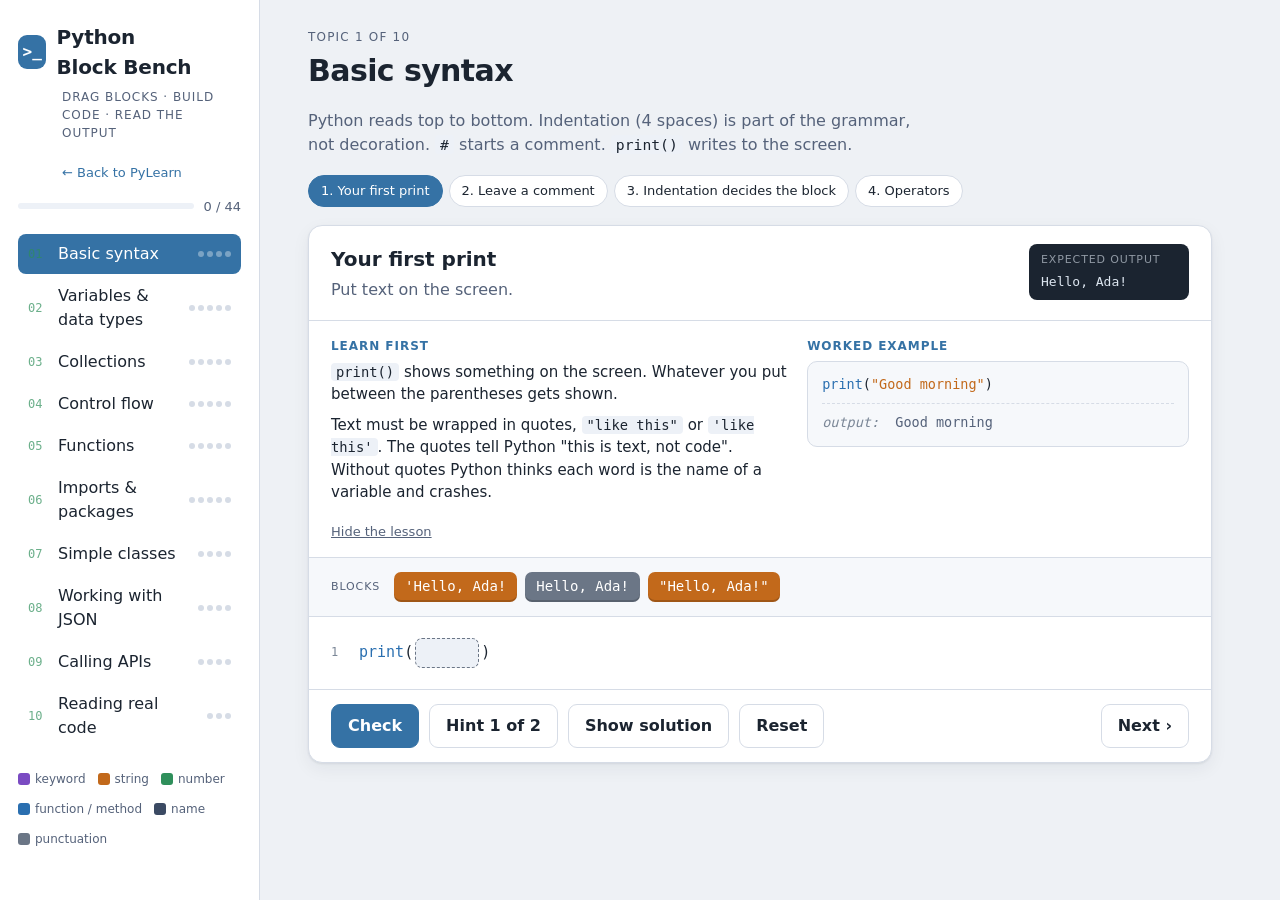
==== commit 4d93b690: "Block Bench: fix expected output HI ADA (code uses name = "Ada"); playground sample stdin Ada Co-Aut" ====
--- a/docs/blocks/index.html
+++ b/docs/blocks/index.html
@@ -258,7 +258,7 @@
    code:['pnl = 1234.5','wr = 0.6234','print(f"PnL: {pnl___} | Win rate: {wr___}")'], ans:[[':.2f'],[':.1%']], extra:[':.2%',':d',':.1f'],
    hints:['1234.50 has 2 decimals and no % sign. 62.3% has 1 decimal and a % sign.','pnl gets :.2f. wr gets :.1%.'],
    why:'<code>{pnl:.2f}</code> means fixed-point with 2 decimals. <code>{wr:.1%}</code> multiplies by 100, adds %, keeps 1 decimal. This is how you make reports readable.' },
- { t:'order', title:'Values flow downward', goal:'Each line uses the one above it. Put them in an order that runs.', out:'HI MATS',
+ { t:'order', title:'Values flow downward', goal:'Each line uses the one above it. Put them in an order that runs.', out:'HI ADA',
    teach:'<p>Python runs lines top to bottom. A variable only exists after the line that creates it has run. So if line 3 uses <code>greeting</code>, the line that creates <code>greeting</code> must come earlier.</p><p><code>.upper()</code> is a method on text: <code>"abc".upper()</code> gives <code>"ABC"</code>.</p>',
    ex:['word = "go"\nloud = word.upper()\nprint(loud)', 'GO'],
    lines:[['name = "Ada"',0],['greeting = f"Hi {name}"',0],['shout = greeting.upper()',0],['print(shout)',0]],
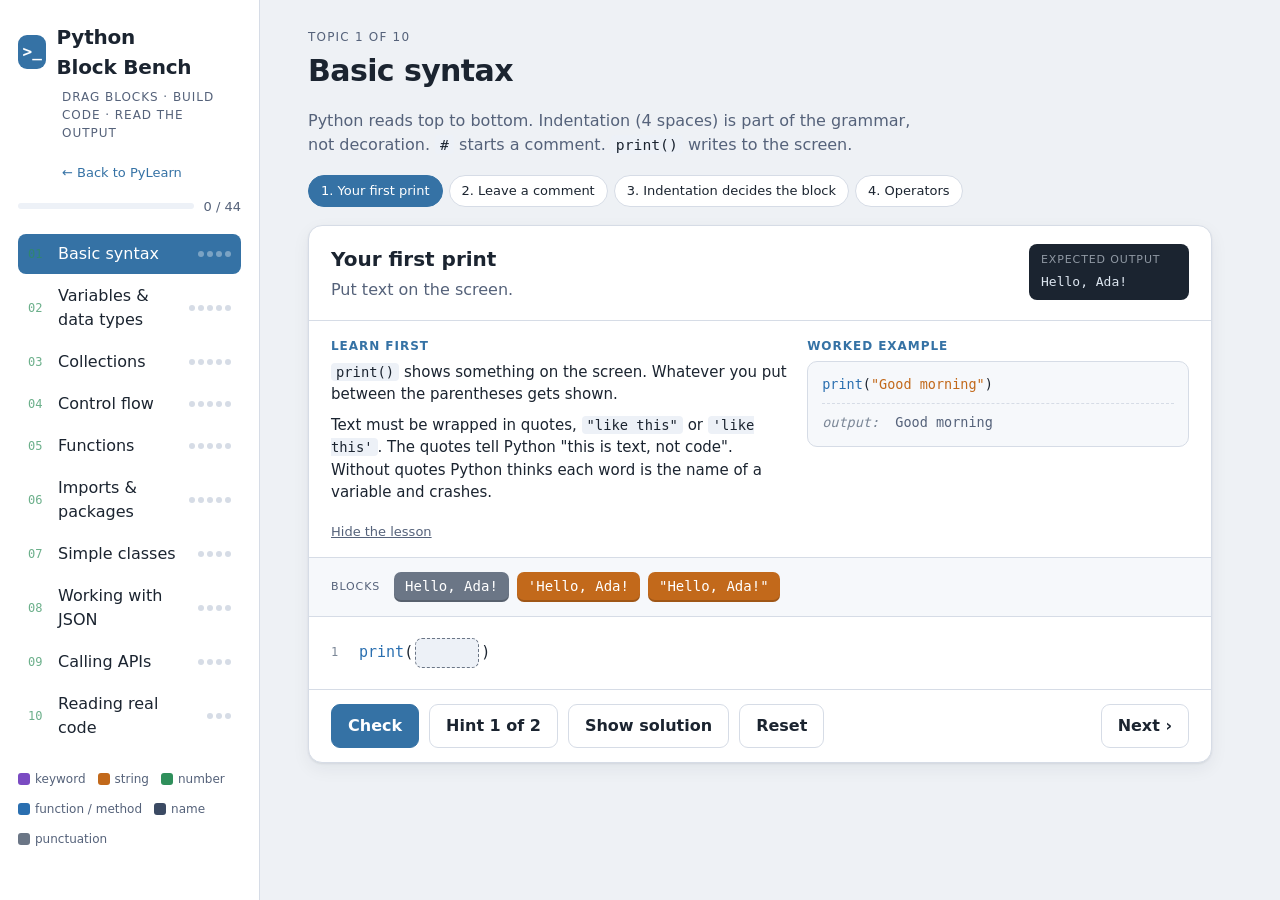
==== commit 26e374b3: "fix(pytor): audit fixes for AI-901/AI-103 drills, embeddings answers and Block Bench exam.js: Q15 ke" ====
--- a/docs/blocks/index.html
+++ b/docs/blocks/index.html
@@ -239,10 +239,10 @@
    code:['points ___ 42','print(___(points))'], ans:[['='],['type']], extra:['==','str','print'],
    hints:['Storing a value uses one equals sign. The function that reports a type is named in the example.','Line 1: =. Line 2: type.'],
    why:'One <code>=</code> assigns. Two <code>==</code> compares. <code>type()</code> returns the class of a value.' },
- { t:'fill', title:'Five types', goal:'Give each variable a value of the type written in the comment after it.', out:"MNQ 20 20.25 True None",
+ { t:'fill', title:'Five types', goal:'Give each variable a value of the type written in the comment after it.', out:"MNQ 21 20.25 True None",
    teach:'<p>The five basic types:</p><p><code>str</code> text, always in quotes: <code>"MNQ"</code>. Note <code>"20"</code> in quotes is text, not a number.<br><code>int</code> whole number, no quotes: <code>20</code>.<br><code>float</code> number with a decimal point: <code>20.25</code>.<br><code>bool</code> only two values, <code>True</code> or <code>False</code>, capital first letter.<br><code>None</code> means "no value here", capital N.</p>',
    ex:['a = "hi"     # str\nb = 3        # int\nc = 3.5      # float\nd = False    # bool\ne = None     # None\nprint(a, b, c, d, e)', 'hi 3 3.5 False None'],
-   code:['symbol = ___     # str','qty = ___        # int','price = ___      # float','live = ___       # bool','fill = ___       # None','print(symbol, qty, price, live, fill)'],
+   code:['symbol = ___     # str','qty = ___        # int','price = ___      # float','live = ___       # bool','fill = ___       # None','print(symbol, qty + 1, price, live, fill)'],
    ans:[['"MNQ"'],['20'],['20.25'],['True'],['None']], extra:['"20"','true','null'],
    hints:['Quotes = str. No decimal point = int. Decimal point = float. Capital True = bool. None is spelled with capital N. The lowercase true and null are not Python.','"MNQ", 20, 20.25, True, None.'],
    why:'<code>"20"</code> in quotes is a string, not a number. Python spells booleans <code>True</code>/<code>False</code> with a capital, and nothing is <code>None</code>. JSON uses <code>true</code>/<code>null</code>; Python does not.' },
@@ -266,10 +266,10 @@
    why:'A variable must exist before you use it. <code>greeting</code> needs <code>name</code>; <code>shout</code> needs <code>greeting</code>.' },
 ]},
 { id:'collections', title:'Collections', intro:'Lists <code>[]</code> are ordered and changeable. Dicts <code>{}</code> map keys to values. Tuples <code>()</code> are ordered but frozen. Sets <code>{}</code> hold unique items only. API responses are almost always dicts and lists nested together.', ex:[
- { t:'fill', title:'A list, and picking from it', goal:'Wrap the items in list brackets, then fetch the first one.', out:'MNQ',
+ { t:'fill', title:'A list, and picking from it', goal:'Wrap the items in list brackets, then fetch the first one.', out:"['MNQ', 'MGC', 'MES']\nMNQ",
    teach:'<p>A list holds several values in order. You write it with square brackets and commas: <code>[10, 20, 30]</code>.</p><p>You pick one item with its position in square brackets. Positions start at 0, not 1: <code>nums[0]</code> is the first item, <code>nums[1]</code> the second.</p>',
    ex:['colors = ["red", "green", "blue"]\nprint(colors[1])', 'green'],
-   code:['symbols = ___"MNQ", "MGC", "MES"___','print(symbols[___])'], ans:[['['],[']'],['0']], extra:['(',')','1'],
+   code:['symbols = ___"MNQ", "MGC", "MES"___','print(symbols)','print(symbols[___])'], ans:[['['],[']'],['0']], extra:['(',')','1'],
    hints:['Lists use square brackets. The first item is at position zero.','[ and ] around the items, then 0 for the first item.'],
    why:'Square brackets make a list. <code>symbols[0]</code> is the first item because Python indexes from zero. <code>symbols[1]</code> would be MGC.' },
  { t:'fill', title:'A dictionary lookup', goal:'Look up a value by its key.', out:'MNQ',
@@ -281,7 +281,7 @@
  { t:'fill', title:'Tuple and set', goal:'Make point a tuple and tags a set.', out:'2',
    teach:'<p>A tuple is like a list but frozen: once made it cannot change. Round brackets: <code>(1, 2)</code>. Use it for fixed pairs like coordinates.</p><p>A set is a bag of unique items: duplicates vanish. Curly braces with no colons: <code>{"a", "b"}</code>. <code>len()</code> counts items in any collection.</p>',
    ex:['pair = (3, 4)\nletters = {"x", "y", "x"}\nprint(len(letters))', '2'],
-   code:['point = ___1, 2___','tags = ___"a", "b", "a"___','print(len(tags))'], ans:[['('],[')'],['{'],['}']], extra:['[',']'],
+   code:['point = ___1, 2___','tags = ___"a", "b", "a"___','print(point, len(tags))'], ans:[['('],[')'],['{'],['}']], extra:['[',']'],
    hints:['Tuples use round brackets, sets use curly braces. The output 2 shows the duplicate "a" was dropped, which only a set does.','( ) around 1, 2 and { } around the strings.'],
    why:'<code>(1, 2)</code> cannot be changed after creation. <code>{"a","b","a"}</code> keeps one "a", so <code>len</code> is 2.' },
  { t:'order', title:'Build a list step by step', goal:'Start empty, add two prices in order, print.', out:'[100, 105]',
@@ -322,10 +322,10 @@
    code:['for n in range(10):','    if n % 2 == 0:','        ___','    if n > 7:','        ___','    print(n)'], ans:[['continue'],['break']], extra:['pass','stop','skip'],
    hints:['Even numbers should be skipped, not stop the loop. Passing 7 should end everything.','continue for the even check, break for n > 7.'],
    why:'<code>continue</code> jumps to the next n without printing. <code>break</code> exits the whole loop at n = 9.' },
- { t:'order', title:'Nested indentation', goal:'An if inside a for. Two levels of indent.', out:'big: 150\nend',
+ { t:'order', title:'Nested indentation', goal:'An if inside a for. Two levels of indent.', out:'big: 150\nbig: 200\nend',
    teach:'<p>Blocks can sit inside blocks. Each colon opens a new level, and each level is pushed in by 4 more spaces. An <code>if</code> inside a <code>for</code> is indented once; the line inside that <code>if</code> is indented twice.</p>',
    ex:['for x in [1, 5]:\n    if x > 3:\n        print("large")\nprint("done")', 'large\ndone'],
-   lines:[['for p in [50, 150]:',0],['if p > 100:',1],['print(f"big: {p}")',2],['print("end")',0]],
+   lines:[['for p in [50, 150, 200]:',0],['if p > 100:',1],['print(f"big: {p}")',2],['print("end")',0]],
    hints:['for at the edge. The if is inside the for (one push). The print is inside the if (two pushes). "end" is outside everything.','Indents: 0, 1, 2, 0 in that order.'],
    why:'Each colon opens a block, and each block indents one more level. <code>print("end")</code> at level 0 is outside both.' },
 ]},
@@ -381,7 +381,7 @@
    code:['import pandas ___ pd','print(pd.__version__)'], ans:[['as']], extra:['alias','=','->'],
    hints:['A two-letter keyword between the module and its nickname.','as'],
    why:'<code>as pd</code> is convention for pandas. It only changes the name you type.' },
- { t:'fill', title:'Installing a package', goal:'This is a terminal command, not Python. Install the requests library.', out:'Successfully installed requests-2.32.3',
+ { t:'fill', title:'Installing a package', goal:'This is a terminal command, not Python. Install the requests library.', out:'Successfully installed certifi charset-normalizer idna requests urllib3 (versions vary)',
    teach:'<p>Modules like math come with Python. Others, like requests or openai, must be downloaded first. The tool for that is <code>pip</code>, and you run it in the terminal, not inside a .py file:</p><p><code>pip install openai</code></p><p>After that, <code>import openai</code> works in your Python code.</p>',
    ex:['pip install numpy', 'Successfully installed numpy-2.1.0'],
    code:['___ install requests'], ans:[['pip']], extra:['import','python','apt'],
@@ -457,19 +457,19 @@
  { t:'fill', title:'Headers and API keys', goal:'Put the key in an Authorization header and pass the dict to the request.', out:'200',
    teach:'<p>Most APIs need a key to prove who you are. It travels in the headers: a dict sent along with the request. The common form is <code>{"Authorization": "Bearer YOUR_KEY"}</code>, built with an f-string so the variable is pasted in.</p><p>You pass it as a keyword argument: <code>requests.get(url, headers=headers)</code>. Left of = is the parameter name, right of = is your variable. Same word twice is normal.</p>',
    ex:['token = "abc"\nh = {"Authorization": f"Bearer {token}"}\nr = requests.get(url, headers=h)', ''],
-   code:['api_key = "sk-..."','headers = {"Authorization": f"Bearer {___}"}','r = requests.get(url, ___=headers)','print(r.status_code)'], ans:[['api_key'],['headers']], extra:['"api_key"','key','auth'],
+   code:['import requests','url = "https://api.example.com/price"','api_key = "sk-..."','headers = {"Authorization": f"Bearer {___}"}','r = requests.get(url, ___=headers)','print(r.status_code)'], ans:[['api_key'],['headers']], extra:['"api_key"','key','auth'],
    hints:['Inside the f-string braces goes the variable holding the key, no quotes. The keyword argument is named the same as the dict.','api_key, then headers.'],
    why:'<code>headers=headers</code> is a keyword argument: parameter name left, your variable right.' },
  { t:'fill', title:'POST JSON, read JSON', goal:'Send a payload as JSON and parse the JSON answer.', out:'Azure AI is a cloud platform for building AI apps.',
    teach:'<p>To send data, use <code>requests.post</code>. Pass your dict with <code>json=payload</code> and requests converts it to JSON text for you.</p><p>The answer body is JSON text. <code>r.json()</code> is a method (parentheses) that parses it into a dict, the same as json.loads.</p>',
    ex:['r = requests.post(url, json={"q": "hi"})\ndata = r.json()\nprint(data["answer"])', 'hello'],
-   code:['payload = {"model": "some-model", "input": "Explain Azure AI in one sentence."}','r = requests.___(url, json=payload, headers=headers)','data = r.___()','print(data["output_text"])'], ans:[['post'],['json']], extra:['send','get','text','loads'],
+   code:['import requests','payload = {"model": "some-model", "input": "Explain Azure AI in one sentence."}','r = requests.___(url, json=payload, headers=headers)','data = r.___()','print(data["output"][0]["content"][0]["text"])'], ans:[['post'],['json']], extra:['send','get','text','loads'],
    hints:['Sending data is post. The method that parses the body has the same name as the format.','post, then json.'],
    why:'<code>json=payload</code> makes requests serialise for you. <code>r.json()</code> parses the body.' },
  { t:'order', title:'The whole request flow', goal:'Import, build the URL and headers, send, parse, print.', out:'20125.5',
    teach:'<p>Every API script has the same skeleton: import, set up url and headers, send the request, parse the response, use the data. The order is forced: you cannot send before the url exists, or parse before sending.</p>',
    ex:['import requests\nu = "https://x.y/z"\nr = requests.get(u)\nd = r.json()\nprint(d["v"])', '1'],
-   lines:[['import requests',0],['url = "https://api.example.com/quote/MNQ"',0],['headers = {"Authorization": "Bearer sk-..."}',0],['r = requests.get(url, headers=headers)',0],['data = r.json()',0],['print(data["last"])',0]],
+   lines:[['import requests',0],['url = "https://api.example.com/quote/MNQ"',0],['r = requests.get(url, headers={"Authorization": "Bearer sk-..."})',0],['data = r.json()',0],['print(data["last"])',0]],
    hints:['Import first. Then the two setup lines. Then the line that uses both. Then parse r. Then print from data.','import, url, headers, r =, data =, print.'],
    why:'This shape repeats in every API script. SDKs like openai wrap the same steps in a class.' },
 ]},
@@ -481,7 +481,7 @@
    labels:[{k:'imp',t:'import statement'},{k:'cls',t:'class'},{k:'var',t:'variable (object)'},{k:'ctor',t:'build the object'},{k:'ret',t:'return value'},{k:'call',t:'method call'},{k:'kw1',t:'keyword argument'},{k:'kw2',t:'keyword argument'},{k:'prn',t:'function call'},{k:'attr',t:'attribute'}], extra:['parameter','loop'],
    hints:['Left of = is where a value lands. name=value inside parentheses is a keyword argument. A dotted name with () is a method call; without () it is an attribute.','Read the Learn first panel again: it walks the code line by line in the same order as the labels.'],
    why:'<code>OpenAI()</code> builds an object. <code>client.responses.create(...)</code> is a method on it with two keyword arguments. Its return lands in <code>response</code>, and <code>.output_text</code> is an attribute on that.' },
- { t:'fill', title:'Rebuild it yourself', goal:'Fill the gaps in the same snippet from memory.', out:'Azure AI is a cloud platform for building AI apps.',
+ { t:'fill', title:'Rebuild it yourself', goal:'Fill the gaps in the same snippet from memory.', out:'(one sentence from the model, for example: Azure AI is a cloud platform for building AI apps.)',
    teach:'<p>Same code, now you write it. Remember: <code>from X import Y</code>; a class is called with parentheses to build an object; the method name is create; string arguments keep their quotes; an attribute has no parentheses.</p>',
    ex:['from openai import OpenAI\nclient = OpenAI()\nresponse = client.responses.create(model="m", input="hi")\nprint(response.output_text)', '...'],
    code:['___ openai import OpenAI','','client = ___()','','response = client.responses.___(','    model=___,','    input="Explain Azure AI in one sentence."',')','','print(response.___)'],
@@ -491,7 +491,7 @@
  { t:'label', title:'Same idea with requests', goal:'Map the plain-requests version to the same concepts.',
    teach:'<p>This is what the OpenAI class does for you under the hood. <code>requests.post</code> is a <b>function in a module</b> (not a method on an object you built). <code>url</code> is a <b>positional argument</b>; <code>json=</code> and <code>headers=</code> are <b>keyword arguments</b>. <code>r.json()</code> is a <b>method call</b> on the returned response.</p>',
    ex:['import requests\nr = requests.get("https://x.y", timeout=5)\nprint(r.json()["k"])', 'v'],
-   code:'[[imp|import requests]]\n\n[[var|headers]] = {"Authorization": f"Bearer {api_key}"}\n\n[[ret|r]] = [[call|requests.post]](\n    [[arg|url]],\n    [[kw1|json={"model": "some-model", "input": "Hi"}]],\n    [[kw2|headers=headers]]\n)\n\nprint([[meth|r.json()]]["output_text"])',
+   code:'[[imp|import requests]]\n\n[[var|headers]] = {"Authorization": f"Bearer {api_key}"}\n\n[[ret|r]] = [[call|requests.post]](\n    [[arg|url]],\n    [[kw1|json={"model": "some-model", "input": "Hi"}]],\n    [[kw2|headers=headers]]\n)\n\nprint([[meth|r.json()]]["output"][0]["content"][0]["text"])',
    labels:[{k:'imp',t:'import statement'},{k:'var',t:'variable (dict)'},{k:'ret',t:'return value'},{k:'call',t:'function call'},{k:'arg',t:'positional argument'},{k:'kw1',t:'keyword argument'},{k:'kw2',t:'keyword argument'},{k:'meth',t:'method call'}], extra:['class','default argument'],
    hints:['A bare name inside the call is positional. name=value is keyword. requests.post is a function; r.json() is a method on r.','import statement, variable (dict), return value, function call, positional argument, keyword argument ×2, method call.'],
    why:'<code>requests.post</code> is a function in a module; <code>r.json()</code> is a method on the returned object. Every SDK you meet is a thin layer over this.' },
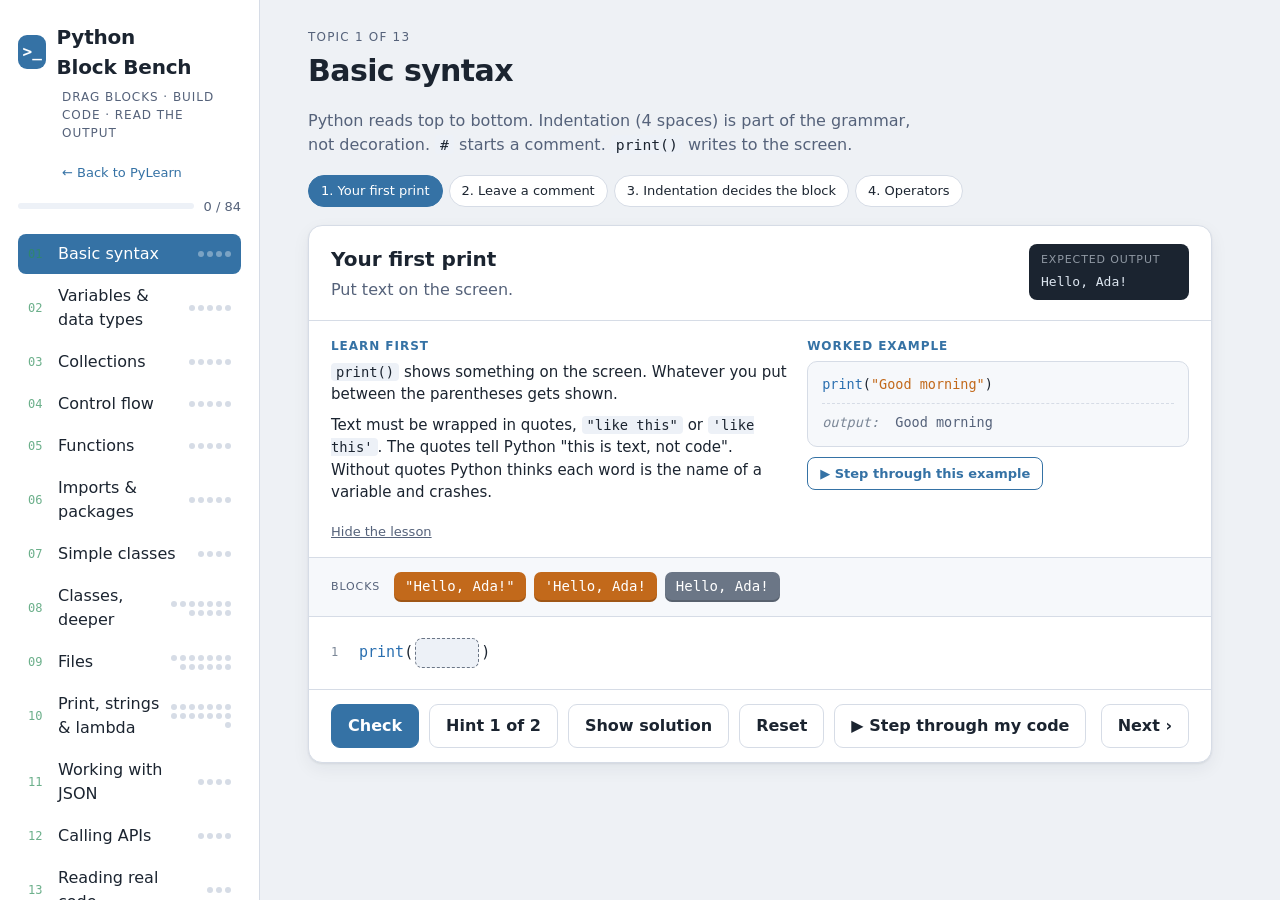
==== commit 64af3ca1: "Block Bench: 40 new puzzles (classes deeper, files, print/strings/lambda) and line-by-line step-thro" ====
--- a/docs/blocks/index.html
+++ b/docs/blocks/index.html
@@ -4,7 +4,7 @@
 <meta charset="utf-8">
 <meta name="viewport" content="width=device-width, initial-scale=1">
 <meta name="color-scheme" content="light dark">
-<meta name="description" content="Python Block Bench: 44 drag-and-drop puzzles covering syntax, types, f-strings, collections, control flow, functions, imports, classes, JSON and API calls.">
+<meta name="description" content="Python Block Bench: 84 drag-and-drop puzzles covering syntax, types, f-strings, collections, control flow, functions, imports, classes, inheritance, files, string methods, lambda, error handling, JSON and API calls. Step through any solution line by line.">
 <title>Python Block Bench · PyLearn</title>
 <link rel="icon" href="/pytor.webp">
 </head>
@@ -59,7 +59,7 @@
 .nav button:hover{background:var(--panel2)}
 .nav button.active{background:var(--accent);color:var(--accent-ink)}
 .nav .n{font-family:ui-monospace,"Cascadia Code",Menlo,Consolas,monospace;font-size:12px;opacity:.7}
-.nav .dots{display:flex;gap:3px}
+.nav .dots{display:flex;gap:3px;flex-wrap:wrap;justify-content:flex-end;max-width:63px}
 .nav .dots i{width:6px;height:6px;border-radius:50%;background:var(--line);display:block}
 .nav .dots i.done{background:var(--ok)}
 .nav button.active .dots i{background:rgba(255,255,255,.35)}
@@ -180,6 +180,43 @@
 .touchnote{display:none;font-size:12px;color:var(--ink2);width:100%}
 @media (pointer:coarse){ .touchnote{display:block} }
 .pline .code{overflow-x:auto;max-width:100%}
+
+/* ---------- Step-through ---------- */
+.stepbtn{border:1px solid var(--accent);background:transparent;color:var(--accent);padding:6px 12px;border-radius:8px;font-size:13px;font-weight:700;margin-top:10px}
+.stepbtn:hover{background:var(--accent);color:var(--accent-ink)}
+.trace{border-top:1px solid var(--line);padding:16px 22px 20px;background:var(--panel2)}
+.trace h4{margin:0 0 4px;font-size:12px;text-transform:uppercase;letter-spacing:.08em;color:var(--accent)}
+.trace .tstatus{font-size:14px;color:var(--ink2);margin:0 0 10px}
+.trace .tsay{font-size:15px;margin:0 0 12px;min-height:1.5em}
+.trace .tsay b{color:var(--accent)}
+.trace .tsay.err{color:var(--bad);font-weight:700}
+.tgrid{display:grid;grid-template-columns:minmax(0,1.3fr) minmax(0,1fr);gap:14px}
+@media (max-width:760px){.tgrid{grid-template-columns:1fr}}
+.tcode{background:var(--panel);border:1px solid var(--line);border-radius:10px;padding:8px 0;overflow-x:auto}
+.tline{font-family:ui-monospace,"Cascadia Code",Menlo,Consolas,monospace;font-size:14px;white-space:pre;line-height:1.7;padding:0 10px 0 0;display:flex;border-left:4px solid transparent}
+.tline .tn{width:40px;text-align:right;padding-right:10px;color:var(--cmt);font-size:12px;flex:none;user-select:none}
+.tline.prev{background:var(--slot)}
+.tline.now{background:var(--slot-hover);border-left-color:var(--accent)}
+.tline.now .tn::before{content:"▶ ";color:var(--accent)}
+.tline.errl{background:var(--bad-bg);border-left-color:var(--bad)}
+.tframes{display:flex;flex-direction:column;gap:10px}
+.tframe{background:var(--panel);border:1px solid var(--line);border-radius:10px;overflow:hidden}
+.tframe.top{border-color:var(--accent)}
+.tframe .ft{font-size:12px;text-transform:uppercase;letter-spacing:.06em;color:var(--ink2);padding:6px 10px;border-bottom:1px solid var(--line);background:var(--panel2)}
+.tframe.top .ft{color:var(--accent)}
+.tvar{display:grid;grid-template-columns:auto 1fr;gap:4px 10px;padding:8px 10px;align-items:center}
+.tvar .vn{font-family:ui-monospace,"Cascadia Code",Menlo,Consolas,monospace;font-size:13px;font-weight:700;color:var(--name)}
+.tvar .vv{font-family:ui-monospace,"Cascadia Code",Menlo,Consolas,monospace;font-size:13px;background:var(--panel2);border:1px solid var(--line);border-radius:6px;padding:2px 8px;word-break:break-word;transition:background .4s}
+.tvar .vv.chg{background:var(--ok-bg);border-color:var(--ok)}
+.tvar .vv i{font-style:normal;font-family:system-ui,-apple-system,"Segoe UI",Roboto,sans-serif;font-size:11px;color:var(--ink2);margin-left:6px}
+.tvar .none{grid-column:1/-1;font-size:13px;color:var(--ink2)}
+.tout{margin-top:12px}
+.tout .term{min-height:44px}
+.tctl{display:flex;gap:6px;align-items:center;flex-wrap:wrap;margin-top:12px}
+.tctl button{border:1px solid var(--line);background:var(--panel);color:var(--ink);border-radius:8px;padding:7px 12px;font-weight:700;min-width:44px}
+.tctl button.primary{background:var(--accent);color:var(--accent-ink);border-color:var(--accent)}
+.tctl input[type=range]{flex:1;min-width:120px;accent-color:var(--accent)}
+.tctl .tc{font-size:13px;color:var(--ink2);min-width:90px;text-align:right}
 </style>
 
 <div class="app">
@@ -278,7 +315,7 @@
    code:['trade = {"symbol": "MNQ", "qty": 2}','print(trade[___])'], ans:[['"symbol"']], extra:['symbol','0','"MNQ"'],
    hints:['You want the value MNQ. Which key is it stored under? Write the key exactly as it appears in the dict, quotes included.','"symbol", with quotes.'],
    why:'A dict has no positions, only keys. <code>trade["symbol"]</code> asks for the value stored under the string key.' },
- { t:'fill', title:'Tuple and set', goal:'Make point a tuple and tags a set.', out:'2',
+ { t:'fill', title:'Tuple and set', goal:'Make point a tuple and tags a set.', out:'(1, 2) 2',
    teach:'<p>A tuple is like a list but frozen: once made it cannot change. Round brackets: <code>(1, 2)</code>. Use it for fixed pairs like coordinates.</p><p>A set is a bag of unique items: duplicates vanish. Curly braces with no colons: <code>{"a", "b"}</code>. <code>len()</code> counts items in any collection.</p>',
    ex:['pair = (3, 4)\nletters = {"x", "y", "x"}\nprint(len(letters))', '2'],
    code:['point = ___1, 2___','tags = ___"a", "b", "a"___','print(point, len(tags))'], ans:[['('],[')'],['{'],['}']], extra:['[',']'],
@@ -421,6 +458,253 @@
    hints:['class at the edge, def pushed in once, self.symbol pushed in twice, then the two using lines at the edge.','Indents 0, 1, 2, 0, 0.'],
    why:'The class body is indented once, the method body twice. Only after the class is complete can <code>Trade("MNQ")</code> build an object.' },
 ]},
+{ id:'oop', title:'Classes, deeper', intro:'Inheritance lets one class reuse another: <code>class Dog(Animal):</code> gets everything Animal has. <code>super()</code> reaches the parent. A child can replace a parent method with its own (override), so one call gives different behaviour per class: that is polymorphism. Magic methods like <code>__str__</code> and <code>__len__</code> plug your class into <code>print()</code> and <code>len()</code>.', ex:[
+ { t:'fill', title:'Inherit from a parent', goal:'Make Dog a child of Animal, then call a method Dog never defined itself.', out:'Rex is an animal',
+   teach:'<p>Inheritance means "this class is a kind of that class". Write the parent in brackets after the class name: <code>class Dog(Animal):</code>. Dog now has every method Animal has, without writing them again.</p><p><code>pass</code> means "nothing more to add here". It keeps an empty block legal.</p>',
+   ex:['class Vehicle:\n    def wheels(self):\n        return 4\n\nclass Car(Vehicle):\n    pass\n\nprint(Car().wheels())', '4'],
+   code:['class Animal:','    def __init__(self, name):','        self.name = name','    def describe(self):','        return f"{self.name} is an animal"','','class Dog(___):','    pass','','rex = Dog("Rex")','print(rex.___())'], ans:[['Animal'],['describe']], extra:['Dog','self','name'],
+   hints:['The brackets after class Dog name the parent class. The last line calls the one method Animal defines besides __init__.','Animal, then describe.'],
+   why:'<code>Dog</code> has no methods of its own, so Python looks one step up, in <code>Animal</code>, and finds both <code>__init__</code> and <code>describe</code>.' },
+ { t:'fill', title:'Override: same call, different answer', goal:'Give Cat its own sound, then call sound on every pet in the loop.', out:'Meow\nMoo\n...',
+   teach:'<p>A child class can define a method with the same name as the parent. The child version wins for objects of that class. This is called overriding.</p><p>The payoff is polymorphism: one line, <code>pet.sound()</code>, works on many classes and each one answers in its own way. The loop does not need to know which class each pet is.</p>',
+   ex:['class Shape:\n    def name(self):\n        return "shape"\n\nclass Circle(Shape):\n    def name(self):\n        return "circle"\n\nfor s in [Circle(), Shape()]:\n    print(s.name())', 'circle\nshape'],
+   code:['class Animal:','    def sound(self):','        return "..."','class Cat(Animal):','    def ___(self):','        return "Meow"','class Cow(Animal):','    def sound(self):','        return "Moo"','','for pet in [Cat(), Cow(), Animal()]:','    print(pet.___())'], ans:[['sound'],['sound']], extra:['meow','speak','Animal'],
+   hints:['To override, the child method must have exactly the same name as the parent method. The loop calls that same name.','sound in both gaps.'],
+   why:'<code>Cat.sound</code> replaces <code>Animal.sound</code> for cats. A plain <code>Animal()</code> still uses the parent version, so it prints <code>...</code>.' },
+ { t:'fill', title:'super() runs the parent first', goal:'Let the parent store owner, then the child adds rate.', out:'Kari 0.03',
+   teach:'<p>When a child writes its own <code>__init__</code>, the parent <code>__init__</code> no longer runs by itself. <code>super().__init__(owner)</code> calls it on purpose, so the parent can do its part (store owner) before the child adds its own data.</p><p><code>super()</code> means "my parent class". You do not pass <code>self</code> to it; Python fills that in.</p>',
+   ex:['class Person:\n    def __init__(self, name):\n        self.name = name\n\nclass Student(Person):\n    def __init__(self, name, school):\n        super().__init__(name)\n        self.school = school\n\ns = Student("Ola", "UiO")\nprint(s.name, s.school)', 'Ola UiO'],
+   code:['class Account:','    def __init__(self, owner):','        self.owner = owner','','class Savings(Account):','    def __init__(self, owner, rate):','        ___().__init__(owner)','        self.rate = rate','','s = Savings("Kari", 0.03)','print(s.owner, s.___)'], ans:[['super'],['rate']], extra:['parent','this','owner'],
+   hints:['The built-in that means "my parent class" has five letters. The last gap reads the attribute the child stored itself.','super, then rate.'],
+   why:'Without <code>super().__init__(owner)</code> the line <code>self.owner = owner</code> never runs and <code>s.owner</code> raises AttributeError.' },
+ { t:'fill', title:'isinstance checks the family', goal:'Ask whether rex is a Dog, and whether it also counts as an Animal.', out:'True\nTrue\nFalse',
+   teach:'<p><code>isinstance(obj, SomeClass)</code> answers True or False: is this object built from that class, or from a child of it?</p><p>A Dog is also an Animal, because Dog inherits from Animal. A plain string is neither.</p>',
+   ex:['class Vehicle: pass\nclass Car(Vehicle): pass\n\nprint(isinstance(Car(), Vehicle))\nprint(isinstance(5, Car))', 'True\nFalse'],
+   code:['class Animal: pass','class Dog(Animal): pass','','rex = Dog()','print(___(rex, Dog))','print(isinstance(rex, ___))','print(isinstance("Rex", Animal))'], ans:[['isinstance'],['Animal']], extra:['type','Cat','is'],
+   hints:['The function name is in the lesson. The second line must print True for a class that is not Dog itself.','isinstance, then Animal.'],
+   why:'<code>isinstance</code> follows inheritance upward, so a Dog passes the Animal test. <code>type(rex) == Animal</code> would say False.' },
+ { t:'fill', title:'__str__ decides what print shows', goal:'Make print(p) show (3, 4) instead of an ugly memory address.', out:'(3, 4)',
+   teach:'<p>Print an object of your own class and you get something like <code>&lt;Point object at 0x7f...&gt;</code>. Add a method called <code>__str__</code> that returns text, and <code>print()</code> uses that text instead.</p><p>Names with two underscores on each side are magic methods: Python calls them for you at the right moment.</p>',
+   ex:['class Song:\n    def __init__(self, title):\n        self.title = title\n    def __str__(self):\n        return f"Song: {self.title}"\n\nprint(Song("Take On Me"))', 'Song: Take On Me'],
+   code:['class Point:','    def __init__(self, x, y):','        self.x = x','        self.y = y','    def ___(self):','        return f"({self.x}, {self.y})"','','p = Point(3, 4)','print(p)'], ans:[['__str__']], extra:['__init__','str','__print__'],
+   hints:['The method is a magic method, so it has two underscores on both sides, and its name is the short name of the string type.','__str__'],
+   why:'<code>print(p)</code> calls <code>str(p)</code>, which calls <code>p.__str__()</code>. There is no <code>__print__</code>.' },
+ { t:'fill', title:'__len__ makes len() work', goal:'Let len() count the songs in a Playlist.', out:'3',
+   teach:'<p><code>len(x)</code> works on lists and strings because they have a <code>__len__</code> method. Give your own class one, return a whole number, and <code>len()</code> works on your objects too.</p>',
+   ex:['class Team:\n    def __init__(self, members):\n        self.members = members\n    def __len__(self):\n        return len(self.members)\n\nprint(len(Team(["a", "b"])))', '2'],
+   code:['class Playlist:','    def __init__(self, songs):','        self.songs = songs','    def __len__(self):','        return ___(self.songs)','','mix = Playlist(["a", "b", "c"])','print(___(mix))'], ans:[['len'],['len']], extra:['count','size','.length'],
+   hints:['Inside, count the list stored on the object. Outside, call the same built-in on the playlist itself.','len in both gaps.'],
+   why:'<code>len(mix)</code> calls <code>mix.__len__()</code>, which returns <code>len(self.songs)</code>. Python has no <code>.length</code>.' },
+ { t:'fill', title:'Class variable versus instance variable', goal:'Count how many Counter objects were made, using one number shared by all of them.', out:'3',
+   teach:'<p>A variable written directly inside the class body, like <code>count = 0</code>, is a class variable: one value shared by every object. A variable set with <code>self.x = ...</code> is an instance variable: each object has its own.</p><p>Trap: <code>self.count += 1</code> makes a new private count on that one object and leaves the shared one at 0. To change the shared value, go through the class name.</p>',
+   ex:['class Player:\n    team = "Vikings"\n    def __init__(self, name):\n        self.name = name\n\na = Player("Ola")\nb = Player("Kari")\nprint(a.name, b.name, a.team, b.team)', 'Ola Kari Vikings Vikings'],
+   code:['class Counter:','    count = 0','    def __init__(self):','        ___.count += 1','','Counter()','Counter()','Counter()','print(Counter.count)'], ans:[['Counter']], extra:['self','count','0'],
+   hints:['The number must be shared, so it is changed through the class, not through one object.','Counter'],
+   why:'<code>Counter.count += 1</code> updates the one shared number. With <code>self.count</code> each object would get its own copy and <code>Counter.count</code> would stay 0.' },
+ { t:'fill', title:'Encapsulation: guard the inside', goal:'Keep the balance inside the object and only change it through deposit, which refuses negative amounts.', out:'50',
+   teach:'<p>Encapsulation means an object guards its own data. Outside code should use the methods, which can check the input, instead of changing the data directly.</p><p>Python marks "inside use only" with a leading underscore: <code>self._balance</code>. Python does not block access; the underscore is a strong hint to other programmers.</p>',
+   ex:['class Thermostat:\n    def __init__(self):\n        self._temp = 20\n    def set(self, t):\n        if 5 <= t <= 30:\n            self._temp = t\n    def temp(self):\n        return self._temp\n\nh = Thermostat()\nh.set(99)\nprint(h.temp())', '20'],
+   code:['class Wallet:','    def __init__(self):','        self.___ = 0','    def deposit(self, amount):','        if amount > 0:','            self._balance += amount','    def balance(self):','        return self._balance','','w = Wallet()','w.deposit(50)','w.deposit(-999)','print(w.___())'], ans:[['_balance'],['balance']], extra:['amount','__init__','deposit'],
+   hints:['Gap 1 must be the same underscore name the other methods use. Gap 2 is the method that reads it.','_balance, then balance.'],
+   why:'The -999 deposit is refused by the check inside <code>deposit</code>, so the balance stays 50. Outside code never touched <code>_balance</code>.' },
+ { t:'order', title:'Parent before child', goal:'The parent class must exist before a child can inherit from it.', out:'Rex says woof',
+   teach:'<p>Python reads the file top to bottom. <code>class Dog(Animal):</code> needs Animal to exist already, so the whole Animal block comes first. Each method is indented once inside its class, and each method body twice.</p>',
+   ex:['class A:\n    def hi(self):\n        return "hi"\n\nclass B(A):\n    pass\n\nprint(B().hi())', 'hi'],
+   lines:[['class Animal:',0],['def __init__(self, name):',1],['self.name = name',2],['class Dog(Animal):',0],['def speak(self):',1],['return f"{self.name} says woof"',2],['print(Dog("Rex").speak())',0]],
+   hints:['Animal block (3 lines) first, then the Dog block (3 lines), then the print at the edge.','Indents: 0, 1, 2, 0, 1, 2, 0.'],
+   why:'<code>Dog</code> did not define <code>__init__</code>, so <code>Dog("Rex")</code> uses the one from Animal, which stores name.' },
+ { t:'label', title:'Name the parts', goal:'Drag each label onto the matching part of the inheritance code.',
+   teach:'<p>Vocabulary for this topic. <b>parent class</b>: the class in the brackets. <b>call the parent</b>: <code>super().__init__(...)</code>. <b>overridden method</b>: a method the child redefines. <b>method call</b>: a dot and brackets on an object.</p>',
+   ex:['class Cat(Animal):\n    def sound(self):\n        return "Meow"', ''],
+   code:'[[cls|class]] Dog([[parent|Animal]]):\n    def [[init|__init__]](self, name):\n        [[sup|super().__init__(name)]]\n    def [[over|speak]](self):\n        return "Woof"\n\n[[obj|rex]] = Dog("Rex")\nprint([[call|rex.speak()]])',
+   labels:[{k:'cls',t:'class keyword'},{k:'parent',t:'parent class'},{k:'init',t:'constructor'},{k:'sup',t:'call the parent'},{k:'over',t:'overridden method'},{k:'obj',t:'object (instance)'},{k:'call',t:'method call'}], extra:['attribute','import'],
+   hints:['The name inside the brackets on line 1 is the parent. The line with super() calls the parent. speak replaces a method Animal also has.','class keyword, parent class, constructor, call the parent, overridden method, object, method call.'],
+   why:'Every class you meet in a library (Django views, PyTorch models) uses exactly these parts: a parent in brackets, <code>super().__init__</code>, and overridden methods.' },
+ { t:'fill', title:'A method calls another method', goal:'Make report use total() through self.', out:'Total: 15',
+   teach:'<p>Inside a class, one method can call another method of the same object. Go through <code>self</code>: <code>self.total()</code>. Writing just <code>total()</code> fails, because there is no plain function called total.</p>',
+   ex:['class Timer:\n    def __init__(self, s):\n        self.s = s\n    def minutes(self):\n        return self.s // 60\n    def label(self):\n        return f"{self.minutes()} min"\n\nprint(Timer(300).label())', '5 min'],
+   code:['class Cart:','    def __init__(self):','        self.items = []','    def add(self, price):','        self.items.append(price)','    def total(self):','        return sum(self.items)','    def report(self):','        return f"Total: {___.total()}"','','c = Cart()','c.add(10)','c.add(5)','print(c.___())'], ans:[['self'],['report']], extra:['Cart','c','total()'],
+   hints:['Inside the class, the object is always reached through one name. The last line calls the method that builds the text.','self, then report.'],
+   why:'<code>self.total()</code> runs total on the same cart. <code>sum([10, 5])</code> is 15.' },
+ { t:'order', title:'Build, change, read', goal:'Make a lamp, print it, switch it on, print again.', out:'before: False\nafter: True',
+   teach:'<p>An object keeps its data between lines. Build it, read an attribute, change the attribute, read it again: the second read sees the change.</p>',
+   ex:['class Box:\n    def __init__(self):\n        self.full = False\n\nb = Box()\nb.full = True\nprint(b.full)', 'True'],
+   lines:[['class Lamp:',0],['def __init__(self):',1],['self.on = False',2],['lamp = Lamp()',0],['print(f"before: {lamp.on}")',0],['lamp.on = True',0],['print(f"after: {lamp.on}")',0]],
+   hints:['Class block first. The object must exist before anything reads it. "before" must print before the change.','class, def, self.on, lamp =, before, lamp.on = True, after.'],
+   why:'<code>lamp.on = True</code> changes the attribute stored on that one object, and the next read sees it.' },
+]},
+{ id:'files', title:'Files', intro:'<code>open(name, mode)</code> opens a file. Modes: <code>"r"</code> read (the default), <code>"w"</code> write (wipes the file first), <code>"a"</code> append (adds to the end). <code>with open(...) as f:</code> closes the file for you when the block ends. Everything read from a text file is a string.', ex:[
+ { t:'fill', title:'Open and read a whole file', goal:'Open notes.txt for reading and print everything in it.', out:'buy milk\ncall Ola', files:{'notes.txt':'buy milk\ncall Ola\n'},
+   teach:'<p><code>open("notes.txt", "r")</code> opens a file for reading and gives you a file object. <code>f.read()</code> returns the whole content as one string.</p><p><code>with ... as f:</code> gives the file object the name f, and closes the file automatically when the indented block ends.</p>',
+   ex:['with open("hi.txt", "w") as f:\n    f.write("hello")\n\nwith open("hi.txt", "r") as f:\n    print(f.read())', 'hello'],
+   code:['with ___("notes.txt", ___) as f:','    text = f.___()','print(text)'], ans:[['open'],['"r"'],['read']], extra:['file','"w"','write'],
+   hints:['The built-in that opens files is named after what it does. Reading mode is one letter in quotes. The method that returns everything is the mirror of write.','open, "r", read.'],
+   why:'<code>"r"</code> opens for reading. <code>"w"</code> here would wipe notes.txt before you read it.' },
+ { t:'fill', title:'Write a file', goal:'Create log.txt with one line, then read it back.', out:'first line',
+   teach:'<p>Mode <code>"w"</code> creates the file, or wipes it if it already exists, and opens it for writing. <code>f.write(text)</code> puts text in. It does not add a line break for you: end a line with <code>\\n</code> yourself.</p><p><code>open("log.txt")</code> without a mode reads, because <code>"r"</code> is the default.</p>',
+   ex:['with open("a.txt", "w") as f:\n    f.write("one")\n\nwith open("a.txt") as f:\n    print(f.read())', 'one'],
+   code:['with open("log.txt", ___) as f:','    f.___("first line\\n")','','with open("log.txt") as f:','    print(f.read().strip())'], ans:[['"w"'],['write']], extra:['"r"','read','print'],
+   hints:['Writing mode is one letter. The method that puts text into the file is named after the mode.','"w", then write.'],
+   why:'<code>"w"</code> + <code>f.write</code> saves the text. <code>.strip()</code> removes the trailing line break before printing.' },
+ { t:'fill', title:'Append, do not wipe', goal:'Add a second line to log.txt without losing the first.', out:'one\ntwo',
+   teach:'<p>Opening with <code>"w"</code> wipes the file every time. Mode <code>"a"</code> (append) keeps what is there and adds new text at the end. Use it for logs and diaries.</p>',
+   ex:['with open("d.txt", "w") as f:\n    f.write("Mon\\n")\nwith open("d.txt", "a") as f:\n    f.write("Tue\\n")\nwith open("d.txt") as f:\n    print(f.read().strip())', 'Mon\nTue'],
+   code:['with open("log.txt", "w") as f:','    f.write("one\\n")','with open("log.txt", ___) as f:','    f.write("two\\n")','with open("log.txt") as f:','    print(f.read().strip())'], ans:[['"a"']], extra:['"w"','"r"','"+"'],
+   hints:['The output keeps "one". Which mode adds to the end instead of starting over?','"a"'],
+   why:'<code>"a"</code> appends. With a second <code>"w"</code> the file would contain only <code>two</code>.' },
+ { t:'fill', title:'Loop over the lines', goal:'Add up the numbers in scores.txt, one per line.', out:'42', files:{'scores.txt':'10\n25\n7\n'},
+   teach:'<p>A file object can be looped over directly: <code>for line in f:</code> gives one line per round, as a string, including its line break.</p><p>Text that looks like a number is still text. <code>int(line)</code> converts it to a whole number so you can add it. <code>int()</code> ignores the line break at the end.</p>',
+   ex:['with open("p.txt", "w") as f:\n    f.write("3\\n4\\n")\ntotal = 0\nwith open("p.txt") as f:\n    for line in f:\n        total += int(line)\nprint(total)', '7'],
+   code:['total = 0','with open("scores.txt") as f:','    for line in ___:','        total += ___(line)','print(total)'], ans:[['f'],['int']], extra:['line','str','"scores.txt"'],
+   hints:['Loop over the file object, which was given a one-letter name. Then turn each text line into a whole number.','f, then int.'],
+   why:'"10" + "25" would glue text together. <code>int()</code> turns each line into a number first: 10 + 25 + 7 = 42.' },
+ { t:'fill', title:'strip the line break', goal:'Greet each name without the line break ruining the output.', out:'Hi Ada!\nHi Ola!', files:{'names.txt':'Ada\nOla\n'},
+   teach:'<p>Each line from a file ends with <code>\\n</code>. Print <code>f"Hi {line}!"</code> and the ! lands on the next line. <code>line.strip()</code> removes spaces and line breaks from both ends of a string.</p>',
+   ex:['word = "  cat\\n"\nprint(f"[{word.strip()}]")', '[cat]'],
+   code:['with open("names.txt") as f:','    for line in f:','        print(f"Hi {line.___()}!")'], ans:[['strip']], extra:['split','upper','read'],
+   hints:['You want to remove the invisible line break at the end of each line.','strip'],
+   why:'<code>"Ada\\n".strip()</code> is <code>"Ada"</code>, so the ! stays on the same line.' },
+ { t:'fill', title:'readlines gives a list', goal:'Read all lines into a list, count them, show the first.', out:'3\nAda', files:{'names.txt':'Ada\nOla\nKari\n'},
+   teach:'<p><code>f.read()</code> gives one big string. <code>f.readlines()</code> gives a list with one string per line, so you can count them with <code>len()</code> or pick one by position.</p>',
+   ex:['with open("t.txt", "w") as f:\n    f.write("x\\ny\\n")\nwith open("t.txt") as f:\n    rows = f.readlines()\nprint(rows)', "['x\\n', 'y\\n']"],
+   code:['with open("names.txt") as f:','    lines = f.___()','print(___(lines))','print(lines[0].strip())'], ans:[['readlines'],['len']], extra:['read','count','readline'],
+   hints:['You need a list of every line, and the method name says so. Counting the items in a list uses a built-in.','readlines, then len.'],
+   why:'<code>readline()</code> without the s reads only one line. <code>read()</code> gives one string, and <code>len</code> would count characters instead of lines.' },
+ { t:'fill', title:'Close the file (or let with do it)', goal:'Open without with, close the file yourself, then check that it is closed.', out:'True',
+   teach:'<p>An open file holds a lock on it until you close it, and text you wrote may not be saved until then. Without <code>with</code>, you must call <code>f.close()</code> yourself. <code>f.closed</code> (no brackets, an attribute) tells you True or False.</p><p>That is why <code>with</code> is the normal way: it closes for you, even if an error happens.</p>',
+   ex:['with open("x.txt", "w") as f:\n    f.write("hi")\nprint(f.closed)', 'True'],
+   code:['f = open("todo.txt", "w")','f.write("water plants")','f.___()','print(f.___)'], ans:[['close'],['closed']], extra:['end','exit','open'],
+   hints:['Line 3 calls the method that finishes with the file. Line 4 reads the True/False attribute, the same word in past tense.','close, then closed.'],
+   why:'After <code>f.close()</code> the text is saved and <code>f.closed</code> is True. The <code>with</code> block does exactly this at its end.' },
+ { t:'fill', title:'encoding for æ, ø, å', goal:'Write and read a Norwegian word safely on any computer.', out:'Tønsberg',
+   teach:'<p>Text in a file is stored as bytes. The encoding decides how letters like ø become bytes. <code>encoding="utf-8"</code> works for every language. Without it, Windows may pick an older encoding and ø comes back as garbage.</p><p>Pass it as a keyword argument to <code>open</code>, when writing and when reading.</p>',
+   ex:['with open("hei.txt", "w", encoding="utf-8") as f:\n    f.write("blåbær")\nwith open("hei.txt", encoding="utf-8") as f:\n    print(f.read())', 'blåbær'],
+   code:['with open("by.txt", "w", ___="utf-8") as f:','    f.write("Tønsberg")','with open("by.txt", encoding="utf-8") as f:','    print(f.read())'], ans:[['encoding']], extra:['charset','utf8','format'],
+   hints:['The keyword is written out in full on line 3.','encoding'],
+   why:'Always pass <code>encoding="utf-8"</code> for text files. It is the one encoding every system reads the same way.' },
+ { t:'fill', title:'Save a dict as JSON, load it back', goal:'Store settings in a file and read them back next time the program runs.', out:'7',
+   teach:'<p><code>json.dump(data, f)</code> writes a dict into an open file. <code>json.load(f)</code> reads it back into a dict.</p><p>Spot the s: <code>dumps</code> and <code>loads</code> (with s) work with strings. <code>dump</code> and <code>load</code> (no s) work with files.</p>',
+   ex:['import json\nwith open("s.json", "w") as f:\n    json.dump([1, 2], f)\nwith open("s.json") as f:\n    print(json.load(f))', '[1, 2]'],
+   code:['import json','settings = {"theme": "dark", "volume": 7}','with open("settings.json", "w") as f:','    json.___(settings, f)','with open("settings.json") as f:','    back = json.___(f)','print(back["volume"])'], ans:[['dump'],['load']], extra:['dumps','loads','write'],
+   hints:['These calls take a file, not a string, so the names have no s at the end.','dump, then load.'],
+   why:'<code>dump</code>/<code>load</code> talk to files. <code>dumps</code>/<code>loads</code> talk to strings. One letter, different job.' },
+ { t:'fill', title:'File missing? Catch it', goal:'Print a friendly message when the file does not exist yet.', out:'No file yet',
+   teach:'<p>Opening a file that does not exist raises <code>FileNotFoundError</code> and stops the program. Wrap the risky code in <code>try:</code>, then catch that one error with <code>except FileNotFoundError:</code> and handle it.</p>',
+   ex:['try:\n    open("nope.txt")\nexcept FileNotFoundError:\n    print("missing")', 'missing'],
+   code:['try:','    with open("missing.txt") as f:','        print(f.read())','___ FileNotFoundError:','    print("No file yet")'], ans:[['except']], extra:['catch','else','finally'],
+   hints:['Python does not use the word catch. The keyword is in the lesson.','except'],
+   why:'<code>except FileNotFoundError</code> catches only that error. Other languages say catch; Python says except.' },
+ { t:'order', title:'Write, then read back', goal:'Write two lines to a file, then print them one by one.', out:'eggs\nbread',
+   teach:'<p>Two separate <code>with</code> blocks: the first writes and closes, the second opens again for reading. The lines inside each block are indented once; the print inside the for loop twice.</p>',
+   ex:['with open("a.txt", "w") as f:\n    f.write("x\\n")\nwith open("a.txt") as f:\n    for line in f:\n        print(line.strip())', 'x'],
+   lines:[['with open("list.txt", "w") as f:',0],['f.write("eggs\\n")',1],['f.write("bread\\n")',1],['with open("list.txt") as f:',0],['for line in f:',1],['print(line.strip())',2]],
+   hints:['Writing must finish before reading starts. eggs is written before bread.','Indents: 0, 1, 1, 0, 1, 2.'],
+   why:'The file is closed at the end of the first block, so everything written is saved before the second block reads it.' },
+ { t:'fill', title:'CSV: rows of a spreadsheet', goal:'Read back the rows you wrote to a CSV file.', out:"['name', 'age']\n['Ada', '36']",
+   teach:'<p>CSV is a spreadsheet as plain text: one row per line, cells split by commas. The <code>csv</code> module handles quotes and commas for you. <code>csv.writer(f)</code> writes rows; <code>csv.reader(f)</code> gives each row back as a list.</p><p>Everything comes back as text: 36 returns as <code>\'36\'</code>. Pass <code>newline=""</code> to open when working with CSV.</p>',
+   ex:['import csv\nwith open("c.csv", "w", newline="") as f:\n    csv.writer(f).writerow(["a", 1])\nwith open("c.csv", newline="") as f:\n    print(list(csv.reader(f)))', "[['a', '1']]"],
+   code:['import csv','with open("people.csv", "w", newline="") as f:','    w = csv.writer(f)','    w.writerow(["name", "age"])','    w.writerow(["Ada", 36])','with open("people.csv", newline="") as f:','    for row in csv.___(f):','        print(row)'], ans:[['reader']], extra:['writer','read','load'],
+   hints:['Writing used csv.writer. Reading uses its mirror.','reader'],
+   why:'<code>csv.reader</code> gives one list per row. The age comes back as the text <code>\'36\'</code>, so use <code>int()</code> before doing maths with it.' },
+ { t:'fill', title:'pathlib: the short way', goal:'Write and read a file in one line each.', out:'Hei verden',
+   teach:'<p><code>pathlib.Path</code> is the modern way to handle files. <code>Path("x.txt").write_text(text)</code> opens, writes and closes in one call. <code>.read_text()</code> opens, reads and closes.</p>',
+   ex:['from pathlib import Path\np = Path("n.txt")\np.write_text("hi")\nprint(p.exists())', 'True'],
+   code:['from pathlib import Path','p = Path("hello.txt")','p.___("Hei verden")','print(p.___())'], ans:[['write_text'],['read_text']], extra:['write','read','open'],
+   hints:['Both method names end in _text. One writes, one reads.','write_text, then read_text.'],
+   why:'Path methods hide the open/with/close steps. Use them for small files; use <code>with open</code> when you loop line by line.' },
+]},
+{ id:'toolkit', title:'Print, strings & lambda', intro:'<code>print</code> takes <code>sep=</code> (what goes between values) and <code>end=</code> (what goes at the end). Strings carry methods such as <code>.strip() .split() .replace() .find()</code>. <code>int() str() float() list()</code> convert between types. <code>lambda</code> is a one-line function. <code>try / except</code> catches errors so the program keeps going.', ex:[
+ { t:'fill', title:'print with sep', goal:'Print a date with dashes between the parts.', out:'2026-10-07',
+   teach:'<p><code>print("a", "b")</code> puts a space between values. The keyword argument <code>sep</code> (separator) replaces that space with anything you choose.</p>',
+   ex:['print("a", "b", "c", sep=" | ")', 'a | b | c'],
+   code:['print("2026", "10", "07", ___="-")'], ans:[['sep']], extra:['end','join','split'],
+   hints:['The keyword is short for separator.','sep'],
+   why:'<code>sep="-"</code> goes between every pair of values. <code>end</code> would only change the very end of the line.' },
+ { t:'fill', title:'print with end', goal:'Print the numbers on one line, then "go!" on the same line.', out:'1 2 3 go!',
+   teach:'<p>Every <code>print</code> ends with a line break by default. <code>end=" "</code> ends with a space instead, so the next print continues on the same line.</p>',
+   ex:['print("Loading", end="...")\nprint("done")', 'Loading...done'],
+   code:['for n in [1, 2, 3]:','    print(n, ___=" ")','print("go!")'], ans:[['end']], extra:['sep','next','"\\n"'],
+   hints:['You want to change what print puts after the value, at the end of the line.','end'],
+   why:'<code>end=" "</code> swaps the line break for a space, so 1, 2, 3 and go! all land on one line.' },
+ { t:'fill', title:'Escape characters', goal:'Put a line break inside one string, and an apostrophe inside single quotes.', out:'line one\nline two\nIt\'s fine',
+   teach:'<p>A backslash gives the next character a special meaning. <code>\\n</code> is a line break, <code>\\t</code> a tab. <code>\\\'</code> puts a quote mark inside a string that uses the same quotes around it.</p>',
+   ex:['print("A\\tB")\nprint("x\\ny")', 'A\tB\nx\ny'],
+   code:['print("line one___line two")',"print('It___s fine')"], ans:[['\\n'],["\\'"]], extra:['/n','\\t',"'"],
+   hints:['Line breaks use a backslash, not a forward slash. The apostrophe needs a backslash in front so it does not end the string.','\\n, then \\\'.'],
+   why:'<code>\\n</code> becomes a line break when printed. A bare <code>\'</code> would close the string early and cause a SyntaxError.' },
+ { t:'fill', title:'Convert between types', goal:'Turn text into numbers to do maths, and a number into text to join it.', out:'42\n39.8\n7 days',
+   teach:'<p>Changing a value from one type to another is called casting. <code>int("41")</code> gives the whole number 41. <code>float("19.90")</code> gives the decimal 19.9. <code>str(7)</code> gives the text "7".</p><p>You need this because <code>"41" + 1</code> crashes: Python will not add text and a number.</p>',
+   ex:['n = int("5")\nprint(n * 2)\nprint("Score: " + str(n))', '10\nScore: 5'],
+   code:['age_text = "41"','age = ___(age_text)','print(age + 1)','price = ___("19.90")','print(price * 2)','print(___(7) + " days")'], ans:[['int'],['float'],['str']], extra:['bool','list','len'],
+   hints:['41 is a whole number. 19.90 has decimals. The last line glues a number onto text, so the number must become text.','int, float, str.'],
+   why:'<code>int</code> for whole numbers, <code>float</code> for decimals, <code>str</code> for text. Input from users and files is always text until you convert it.' },
+ { t:'fill', title:'list() and set() from a string', goal:'Split a word into letters, then into unique letters.', out:"['b', 'a', 'n', 'a', 'n', 'a']\n['a', 'b', 'n']",
+   teach:'<p><code>list("abc")</code> breaks a string into a list of single characters. <code>set("abc")</code> does the same but drops duplicates. A set has no fixed order, so wrap it in <code>sorted()</code> to print it in a predictable order.</p>',
+   ex:['print(list("hey"))\nprint(sorted(set("moon")))', "['h', 'e', 'y']\n['m', 'n', 'o']"],
+   code:['letters = ___("banana")','print(letters)','print(sorted(___("banana")))'], ans:[['list'],['set']], extra:['str','dict','len'],
+   hints:['The first output keeps every letter in order, with repeats. The second keeps each letter once.','list, then set.'],
+   why:'<code>list</code> keeps all 6 letters in order. <code>set</code> keeps only b, a, n, and <code>sorted</code> puts them in a-b-n order.' },
+ { t:'fill', title:'Clean up text', goal:'Remove the outer spaces, then swap one word for another.', out:'Hello Python',
+   teach:'<p><code>.strip()</code> removes spaces and line breaks from both ends. <code>.replace(old, new)</code> swaps every copy of old for new.</p><p>Strings never change in place: both methods return a new string, so you store or print the result.</p>',
+   ex:['s = "  hi there  "\nprint(s.strip().replace("hi", "bye"))', 'bye there'],
+   code:['raw = "  Hello World  "','clean = raw.___()','print(clean.___("World", "Python"))'], ans:[['strip'],['replace']], extra:['trim','swap','split'],
+   hints:['Python calls trimming spaces strip. Swapping one piece of text for another is replace.','strip, then replace.'],
+   why:'<code>trim</code> is JavaScript. In Python it is <code>strip</code>, and <code>replace</code> swaps text.' },
+ { t:'fill', title:'split and join', goal:'Cut a comma line into a list, then glue it back with " + ".', out:"['apple', 'pear', 'plum']\napple + pear + plum",
+   teach:'<p><code>"a,b".split(",")</code> cuts a string at every comma and gives a list: <code>[\'a\', \'b\']</code>.</p><p><code>" + ".join(items)</code> does the opposite: it glues a list of strings together, with the string before the dot between each pair. The glue comes first, which surprises most beginners.</p>',
+   ex:['words = "a b c".split(" ")\nprint("-".join(words))', 'a-b-c'],
+   code:['line = "apple,pear,plum"','parts = line.___(",")','print(parts)','print(" + ".___(parts))'], ans:[['split'],['join']], extra:['strip','concat','cut'],
+   hints:['Cutting a string into a list is split. Gluing a list into one string is join, called on the glue.','split, then join.'],
+   why:'<code>split</code> turns text into a list; <code>join</code> turns a list back into text.' },
+ { t:'fill', title:'Search inside text', goal:'Find where @ sits, check how the address starts, check if a string is all digits.', out:'3\nTrue\nTrue',
+   teach:'<p><code>s.find("x")</code> returns the position of the first x (counting from 0), or -1 if missing.<br><code>s.startswith("ab")</code> and <code>s.endswith("yz")</code> answer True or False.<br><code>s.isdigit()</code> is True when every character is a digit; <code>s.isalpha()</code> when every character is a letter.</p>',
+   ex:['s = "hello"\nprint(s.find("l"))\nprint(s.endswith("lo"))\nprint(s.isalpha())', '2\nTrue\nTrue'],
+   code:['email = "ada@example.com"','print(email.___("@"))','print(email.___("ada"))','print("2026".___())'], ans:[['find'],['startswith'],['isdigit']], extra:['index_of','begins','isnumber'],
+   hints:['Position of a character: find. Checking the start: startswith. All digits: isdigit.','find, startswith, isdigit.'],
+   why:'a-d-a are positions 0, 1, 2, so @ is at 3. The other two return True or False.' },
+ { t:'fill', title:'Slicing text', goal:'Take the first three letters, then reverse the whole word.', out:'Pyt\nnohtyP\nn',
+   teach:'<p><code>word[start:stop]</code> cuts out a piece. Stop is not included. Leave start out and it begins at 0: <code>word[:3]</code> is the first three characters.</p><p>A third number is the step. <code>word[::-1]</code> walks backwards with step -1, which reverses the string. <code>word[-1]</code> is the last character.</p>',
+   ex:['s = "Bergen"\nprint(s[1:4])\nprint(s[-2:])', 'erg\nen'],
+   code:['word = "Python"','print(word[___])','print(word[___])','print(word[-1])'], ans:[[':3'],['::-1']], extra:['0:2','3:','-1:'],
+   hints:['First three: from the start up to (not including) 3. Reversed: step backwards through everything.',':3, then ::-1.'],
+   why:'<code>[:3]</code> gives positions 0, 1, 2. <code>[::-1]</code> walks the whole string backwards.' },
+ { t:'fill', title:'lambda: a function in one line', goal:'Write two tiny functions without def.', out:'42\n81',
+   teach:'<p><code>lambda x: x * 2</code> is a function with no name: parameters before the colon, the result after it. No <code>return</code> needed, the expression is returned.</p><p>It is the same as <code>def double(x): return x * 2</code>, just shorter. Use it for small one-off functions.</p>',
+   ex:['add = lambda a, b: a + b\nprint(add(2, 3))', '5'],
+   code:['double = ___ x: x * 2','square = lambda n: n ___ 2','print(double(21))','print(square(9))'], ans:[['lambda'],['**']], extra:['def','return','^'],
+   hints:['The keyword for a one-line function is in the lesson title. Power in Python is two stars, not ^.','lambda, then **.'],
+   why:'A lambda returns its expression. <code>^</code> in Python is not power (it is bitwise XOR), so 9 ^ 2 would give 11.' },
+ { t:'fill', title:'sorted with key=lambda', goal:'Sort people by age, youngest first.', out:"[('Kari', 29), ('Ada', 36), ('Ola', 41)]",
+   teach:'<p><code>sorted(items)</code> returns a new sorted list. <code>key=</code> tells it what to sort by: a function that gets one item and returns the value to compare.</p><p>Each person here is a tuple <code>(name, age)</code>. <code>lambda p: p[1]</code> picks the age, position 1.</p>',
+   ex:['words = ["kiwi", "fig", "banana"]\nprint(sorted(words, key=lambda w: len(w)))', "['fig', 'kiwi', 'banana']"],
+   code:['people = [("Ola", 41), ("Kari", 29), ("Ada", 36)]','by_age = sorted(people, ___=lambda p: p[___])','print(by_age)'], ans:[['key'],['1']], extra:['by','0','sort'],
+   hints:['The keyword argument that says "sort by this" is key. The age is the second item in each tuple, which is position 1.','key, then 1.'],
+   why:'<code>p[0]</code> would sort by name (Ada, Kari, Ola). <code>p[1]</code> sorts by age.' },
+ { t:'fill', title:'filter and map', goal:'Keep the even numbers, then square them.', out:'[2, 4, 6] [4, 16, 36]',
+   teach:'<p><code>filter(test, items)</code> keeps the items where test returns True. <code>map(change, items)</code> applies change to every item. Both give a lazy result, so wrap them in <code>list()</code> to see it.</p><p>A list comprehension does the same: <code>[n * n for n in nums if n % 2 == 0]</code>.</p>',
+   ex:['print(list(map(lambda s: s.upper(), ["a", "b"])))', "['A', 'B']"],
+   code:['nums = [1, 2, 3, 4, 5, 6]','evens = list(___(lambda n: n % 2 == 0, nums))','squares = list(___(lambda n: n * n, evens))','print(evens, squares)'], ans:[['filter'],['map']], extra:['sorted','zip','reduce'],
+   hints:['The first lambda returns True or False, so it is a test: which function keeps only items that pass? The second changes every item.','filter, then map.'],
+   why:'<code>filter</code> keeps 2, 4, 6. <code>map</code> squares each one: 4, 16, 36.' },
+ { t:'fill', title:'try, except, else, finally', goal:'Convert each text to a number, handle the bad one, and always print a check line.', out:'ok: 12\nchecked 12\nbad: abc\nchecked abc',
+   teach:'<p><code>try:</code> runs risky code. <code>except SomeError:</code> runs only if that error happened. <code>else:</code> runs only if no error happened. <code>finally:</code> runs every time, error or not.</p><p><code>int("abc")</code> raises a <code>ValueError</code>: the type (text) is fine, the value cannot become a number.</p>',
+   ex:['try:\n    x = 1 / 0\nexcept ZeroDivisionError:\n    print("no dividing by zero")\nfinally:\n    print("done")', 'no dividing by zero\ndone'],
+   code:['for text in ["12", "abc"]:','    ___:','        n = int(text)','    except ___:','        print("bad:", text)','    else:','        print("ok:", n)','    ___:','        print("checked", text)'], ans:[['try'],['ValueError'],['finally']], extra:['catch','TypeError','always'],
+   hints:['The block opens with try. int("abc") raises a ValueError. The part that always runs is finally.','try, ValueError, finally.'],
+   why:'"12" converts, so else runs. "abc" fails with ValueError, so except runs. finally runs both times. With TypeError the program would crash, because that is not the error int raises here.' },
+ { t:'fill', title:'raise your own error', goal:'Refuse a negative age, then catch the error and print its message.', out:'Error: age cannot be negative',
+   teach:'<p><code>raise ValueError("message")</code> stops the function with an error you choose. The caller can catch it with <code>except ValueError as e:</code>; the name <code>e</code> then holds the error, and printing it shows the message.</p>',
+   ex:['def pay(amount):\n    if amount <= 0:\n        raise ValueError("must be positive")\n    return amount\n\ntry:\n    pay(0)\nexcept ValueError as e:\n    print(e)', 'must be positive'],
+   code:['def set_age(age):','    if age < 0:','        ___ ValueError("age cannot be negative")','    return age','','try:','    set_age(-5)','except ValueError as e:','    print("Error:", ___)'], ans:[['raise'],['e']], extra:['throw','return','error'],
+   hints:['Python does not use throw. The caught error was given a one-letter name after as.','raise, then e.'],
+   why:'<code>raise</code> creates the error. <code>as e</code> catches it under the name e, and <code>print(e)</code> shows its message.' },
+ { t:'order', title:'Chain string steps', goal:'Split a sentence, reverse the words, join them, shout it.', out:'SAT CAT THE',
+   teach:'<p><code>.split()</code> with no argument cuts at spaces. <code>words.reverse()</code> flips the list in place and returns nothing, so it stands on its own line. Then <code>" ".join</code> glues the words back and <code>.upper()</code> capitalises.</p>',
+   ex:['w = "a b".split()\nw.reverse()\nprint(w)', "['b', 'a']"],
+   lines:[['words = "the cat sat".split()',0],['words.reverse()',0],['sentence = " ".join(words)',0],['print(sentence.upper())',0]],
+   hints:['Each line uses the result of the line before it. The output is reversed, so the reverse step comes before the join.','split, reverse, join, print.'],
+   why:'<code>reverse()</code> changes the list itself. Joining before reversing would give THE CAT SAT.' },
+]},
 { id:'json', title:'Working with JSON', intro:'JSON is text that looks like Python dicts and lists. <code>json.loads</code> turns text into Python; <code>json.dumps</code> turns Python into text. The s means string. Spelling differs: JSON <code>true / false / null</code> is Python <code>True / False / None</code>.', ex:[
  { t:'fill', title:'Text to Python', goal:'Parse a JSON string into a dict, then read a field.', out:'2',
    teach:'<p>JSON is text. It looks like a Python dict but it is just characters in a string, so <code>raw["qty"]</code> would fail. <code>json.loads(raw)</code> (load string) reads the text and builds a real dict from it. After that, normal dict lookups work.</p>',
@@ -499,18 +783,18 @@
 ];
 
 // ---------- Utilities ----------
-const KW = new Set(['def','class','return','if','elif','else','for','while','in','import','from','as','break','continue','True','False','None','and','or','not','with','is','pass']);
+const KW = new Set(['def','class','return','if','elif','else','for','while','in','import','from','as','break','continue','True','False','None','and','or','not','with','is','pass','lambda','try','except','finally','raise']);
 function esc(s){return s.replace(/&/g,'&amp;').replace(/</g,'&lt;').replace(/>/g,'&gt;');}
 function hl(s){
   s = esc(s);
-  return s.replace(/(#.*$)|(&quot;|"(?:[^"\\]|\\.)*"|'(?:[^'\\]|\\.)*')|\b(\d+\.\d+|\d+)\b|\b(def|class|return|if|elif|else|for|while|in|import|from|as|break|continue|True|False|None|and|or|not|with|is|pass)\b|\b([A-Za-z_]\w*)(?=\()/gm,
+  return s.replace(/(#.*$)|(&quot;|"(?:[^"\\]|\\.)*"|'(?:[^'\\]|\\.)*')|\b(\d+\.\d+|\d+)\b|\b(def|class|return|if|elif|else|for|while|in|import|from|as|break|continue|True|False|None|and|or|not|with|is|pass|lambda|try|except|finally|raise)\b|\b([A-Za-z_]\w*)(?=\()/gm,
     (m,c,str,num,kw,fn)=>{ if(c) return `<span class="c">${c}</span>`; if(str) return `<span class="s">${str}</span>`; if(num) return `<span class="n">${num}</span>`; if(kw) return `<span class="k">${kw}</span>`; if(fn) return `<span class="f">${fn}</span>`; return m;});
 }
 function cat(tok){
   if(KW.has(tok)) return 'kw';
   if(/^["']/.test(tok)) return 'str';
   if(/^-?\d/.test(tok) || /^:\.?\d/.test(tok)) return 'num';
-  if(/^\.?[a-z_]\w*$/i.test(tok) && (tok.startsWith('.')||/^(print|type|len|sqrt|get|post|json|loads|dumps|create|hello|status_code|output_text|__init__|pip)$/.test(tok))) return 'fn';
+  if(/^\.?[a-z_]\w*$/i.test(tok) && (tok.startsWith('.')||/^(print|type|len|sqrt|get|post|json|loads|dumps|create|hello|status_code|output_text|__init__|__str__|__len__|pip|open|read|write|readlines|close|closed|strip|replace|split|join|find|startswith|isdigit|sorted|map|filter|int|float|str|list|set|isinstance|super|describe|sound|report|reader|dump|load|write_text|read_text)$/.test(tok))) return 'fn';
   if(/^[A-Za-z_{][\w{}.=]*$/.test(tok)) return 'name';
   return 'punc';
 }
@@ -607,6 +891,7 @@
     const exOut = ex.ex && ex.ex[1] ? '<div class="outl">'+esc(ex.ex[1])+'</div>' : '';
     t.innerHTML='<div class="body"><h4>Learn first</h4>'+ex.teach+'</div>'+(ex.ex?'<div class="body"><h4>Worked example</h4><div class="example">'+hl(ex.ex[0])+exOut+'</div></div>':'')+'<button class="toggle">'+(progress[id]?'Show the lesson':'Hide the lesson')+'</button>';
     t.querySelector('.toggle').onclick=()=>{ t.classList.toggle('collapsed'); t.querySelector('.toggle').textContent=t.classList.contains('collapsed')?'Show the lesson':'Hide the lesson'; };
+    if(ex.ex && canRun(ex.ex[0])){ const sb=document.createElement('button'); sb.className='stepbtn'; sb.textContent='▶ Step through this example'; sb.onclick=()=>stepThrough(card, ex.ex[0], ex.files, 'the worked example'); t.querySelector('.example').after(sb); }
     card.appendChild(t);
   }
 
@@ -665,7 +950,7 @@
   }
 
   const act = document.createElement('div'); act.className='actions';
-  act.innerHTML=`<button class="btn primary" id="check">Check</button><button class="btn" id="hintb">Hint 1 of 2</button><button class="btn" id="solve">Show solution</button><button class="btn" id="reset">Reset</button><button class="btn next" id="next">Next ›</button>`;
+  act.innerHTML=`<button class="btn primary" id="check">Check</button><button class="btn" id="hintb">Hint 1 of 2</button><button class="btn" id="solve">Show solution</button><button class="btn" id="reset">Reset</button><button class="btn" id="stepmine" title="Run the code you built, one line at a time">▶ Step through my code</button><button class="btn next" id="next">Next ›</button>`;
   card.appendChild(act);
   const fb = document.createElement('div'); fb.className='fb'; fb.id='fb'; card.appendChild(fb);
   const hint = document.createElement('div'); hint.className='hint'; hint.id='hint'; card.appendChild(hint);
@@ -675,6 +960,9 @@
   document.getElementById('hintb').onclick=()=>{ if(hintN<ex.hints.length){ hintN++; hint.innerHTML=ex.hints.slice(0,hintN).map((t,i)=>'<p><b>Hint '+(i+1)+':</b> '+t+'</p>').join(''); hint.classList.add('show'); } document.getElementById('hintb').textContent = hintN<ex.hints.length?`Hint ${hintN+1} of ${ex.hints.length}`:'No more hints'; };
   document.getElementById('solve').onclick=()=>{ revealed=true; solve(ex); check(ex,id); };
   document.getElementById('reset').onclick=()=>render();
+  const sm=document.getElementById('stepmine');
+  if(ex.t==='label' || !canRun(solutionSource(ex))) sm.remove();
+  else sm.onclick=()=>{ const {src,gaps}=currentSource(ex); if(gaps){ const f=document.getElementById('fb'); f.classList.add('show'); f.innerHTML=`<div class="msg bad">${gaps} gap${gaps>1?'s':''} still empty. Fill every gap, then step through to watch your code run.</div>`; return; } stepThrough(card, src, ex.files, 'your code'); };
   document.getElementById('next').onclick=()=>{ if(cur.e<sec.ex.length-1) cur.e++; else if(cur.s<SECTIONS.length-1){cur.s++;cur.e=0;} render(); window.scrollTo({top:0}); };
 }
 let revealed=false;
@@ -712,6 +1000,94 @@
   fb.innerHTML=`<div class="msg ${ok?'ok':'bad'}">${msg}</div>` + (ok?`<div class="why"><div class="box"><h4>Why it works</h4><p>${ex.why}</p></div>${ex.out!==undefined?`<div class="term">${esc(ex.out)}</div>`:'<div class="box"><h4>Carry this</h4><p>Reading code is naming its parts. You just did that.</p></div>'}</div>`:'');
   if(ok && !revealed){ progress[id]=true; save(); renderNav(); document.querySelectorAll('#exlist button')[cur.e].classList.add('done'); }
 }
+
+// ---------- Step-through ----------
+// Runs code in trace-worker.js and shows one snapshot per executed line.
+const NO_RUN = ['requests','openai','pandas'];
+function canRun(src){
+  if(/^\s*pip\s/.test(src)) return false;
+  return !NO_RUN.some(m=>src.includes('import '+m)||src.includes('from '+m+' ')||src.includes(m+'.'));
+}
+function solutionSource(ex){
+  if(ex.t==='fill'){ let i=0; return ex.code.map(l=>l.split('___').reduce((a,p)=>a+ex.ans[i++][0]+p)).join('\n'); }
+  if(ex.t==='order') return ex.lines.map(([c,n])=>'    '.repeat(n)+c).join('\n');
+  return ex.code.replace(/\[\[\w+\|([^\]]+)\]\]/g,'$1');
+}
+function currentSource(ex){
+  if(ex.t==='fill'){
+    const rows=[...document.querySelectorAll('#canvas .codeline')]; let gaps=0;
+    const src=rows.map(r=>[...r.childNodes].filter(n=>!(n.classList&&n.classList.contains('ln'))).map(n=>{
+      if(n.classList&&n.classList.contains('slot')){ const c=n.querySelector('.chip'); if(!c){gaps++; return '___';} return c.textContent; }
+      return n.textContent; }).join('')).join('\n');
+    return {src, gaps};
+  }
+  if(ex.t==='order'){
+    const src=[...document.querySelectorAll('#plines .pline')].map(p=>'    '.repeat(+p.dataset.ind)+ex.lines[+p.dataset.i][0]).join('\n');
+    return {src, gaps:0};
+  }
+  return {src:solutionSource(ex), gaps:0};
+}
+let tWorker=null, tTimer=null;
+function stepThrough(host, src, files, label){
+  host.querySelectorAll('.trace').forEach(t=>t.remove());
+  if(tTimer){ clearInterval(tTimer); tTimer=null; }
+  const box=document.createElement('section'); box.className='trace';
+  box.innerHTML=`<h4>Step through: ${label}</h4><p class="tstatus">Starting Python...</p>`;
+  host.appendChild(box); box.scrollIntoView({behavior:'smooth', block:'nearest'});
+  if(!tWorker) tWorker=new Worker('trace-worker.js');
+  const lines=src.split('\n');
+  // The 10-second limit starts once Python has loaded, so a slow first download is never cut off.
+  let kill=null;
+  tWorker.onmessage=e=>{
+    const m=e.data;
+    if(m.type==='status'){
+      box.querySelector('.tstatus').textContent=m.text;
+      if(m.text==='Running...' && !kill) kill=setTimeout(()=>{ tWorker.terminate(); tWorker=null; box.querySelector('.tstatus').textContent='Ran for more than 10 seconds and was stopped.'; }, 10000);
+      return;
+    }
+    clearTimeout(kill);
+    if(m.type==='fail'){ box.querySelector('.tstatus').textContent='Python could not start: '+m.text; return; }
+    showTrace(box, label, lines, m.data);
+  };
+  tWorker.postMessage({src, files:files||{}});
+}
+function showTrace(box, label, lines, res){
+  const steps=res.steps.slice();
+  const last=steps[steps.length-1];
+  steps.push({line:null, event:'done', frames: last?last.frames:[], out: res.out||'', error: res.error, errline: res.errline});
+  let i=0;
+  box.innerHTML=`<h4>Step through: ${label}</h4>
+    <p class="tsay"></p>
+    <div class="tgrid"><div class="tcode">${lines.map((l,n)=>`<div class="tline" data-n="${n+1}"><span class="tn">${n+1}</span><span>${hl(l)||' '}</span></div>`).join('')}</div><div class="tframes"></div></div>
+    <div class="tout"><div class="term"></div></div>
+    <div class="tctl"><button data-a="first" title="Back to the start">⏮</button><button data-a="back" title="One step back (←)">◀</button><button class="primary" data-a="next" title="One step forward (→)">Step ▶</button><button data-a="play" title="Play every step">▶▶ Play</button><button data-a="last" title="Jump to the end">⏭</button><input type="range" min="0" max="${steps.length-1}" value="0" aria-label="Step"><span class="tc"></span></div>`;
+  const say=box.querySelector('.tsay'), fr=box.querySelector('.tframes'), term=box.querySelector('.term'), rng=box.querySelector('input'), tc=box.querySelector('.tc'), play=box.querySelector('[data-a=play]');
+  function vmap(frames){ const m={}; frames.forEach(f=>f.vars.forEach(([k,v])=>{ m[f.title+'|'+k]=v; })); return m; }
+  function draw(){
+    const s=steps[i], prev=i>0?steps[i-1]:null, before=prev?vmap(prev.frames):{};
+    box.querySelectorAll('.tline').forEach(el=>{ const n=+el.dataset.n; el.className='tline'+(s.line===n?' now':'')+(s.event!=='done'&&prev&&prev.line===n&&s.line!==n?' prev':'')+(s.event==='done'&&s.error&&s.errline===n?' errl':''); });
+    if(s.event==='done'){
+      say.className='tsay'+(s.error?' err':'');
+      say.innerHTML=s.error?esc(s.error)+(s.errline&&!/line \d/.test(s.error)?` (line ${s.errline})`:''):'Finished. Every line has run.';
+    } else if(s.event==='return'){
+      say.className='tsay'; say.innerHTML=s.extra==='None'?`<b>${esc(s.fn)}()</b> is finished and returns None.`:`<b>${esc(s.fn)}()</b> returns <b>${esc(s.extra)}</b> to the line that called it.`;
+    } else {
+      say.className='tsay'; say.innerHTML=`Python is about to run line <b>${s.line}</b>: <code>${esc(lines[s.line-1].trim())}</code>`;
+    }
+    fr.innerHTML=s.frames.length?s.frames.map((f,fi)=>`<div class="tframe${fi===s.frames.length-1?' top':''}"><div class="ft">${esc(f.title)}</div><div class="tvar">${f.vars.length?f.vars.map(([k,v,t])=>`<span class="vn">${esc(k)}</span><span class="vv${prev&&before[f.title+'|'+k]!==v?' chg':''}">${esc(v)}<i>${esc(t)}</i></span>`).join(''):'<span class="none">No variables yet.</span>'}</div></div>`).join(''):'<div class="tframe top"><div class="ft">Global variables</div><div class="tvar"><span class="none">No variables yet.</span></div></div>';
+    term.textContent=s.out;
+    rng.value=i; tc.textContent=`step ${i+1} of ${steps.length}`;
+    const now=box.querySelector('.tline.now'); if(now) now.scrollIntoView({block:'nearest'});
+  }
+  function go(n){ i=Math.max(0,Math.min(steps.length-1,n)); draw(); if(i===steps.length-1) stop(); }
+  function stop(){ if(tTimer){ clearInterval(tTimer); tTimer=null; } play.textContent='▶▶ Play'; }
+  box.querySelector('.tctl').addEventListener('click',e=>{ const a=e.target.dataset.a; if(!a) return;
+    if(a==='first'){stop();go(0);} if(a==='back'){stop();go(i-1);} if(a==='next'){stop();go(i+1);} if(a==='last'){stop();go(steps.length-1);}
+    if(a==='play'){ if(tTimer){stop();return;} if(i===steps.length-1) go(0); play.textContent='❚❚ Pause'; tTimer=setInterval(()=>go(i+1), 800); } });
+  rng.oninput=()=>{ stop(); go(+rng.value); };
+  box.tabIndex=0; box.addEventListener('keydown',e=>{ if(e.key==='ArrowRight'){e.preventDefault();stop();go(i+1);} if(e.key==='ArrowLeft'){e.preventDefault();stop();go(i-1);} });
+  draw();
+}
 render();
 </script>
 
